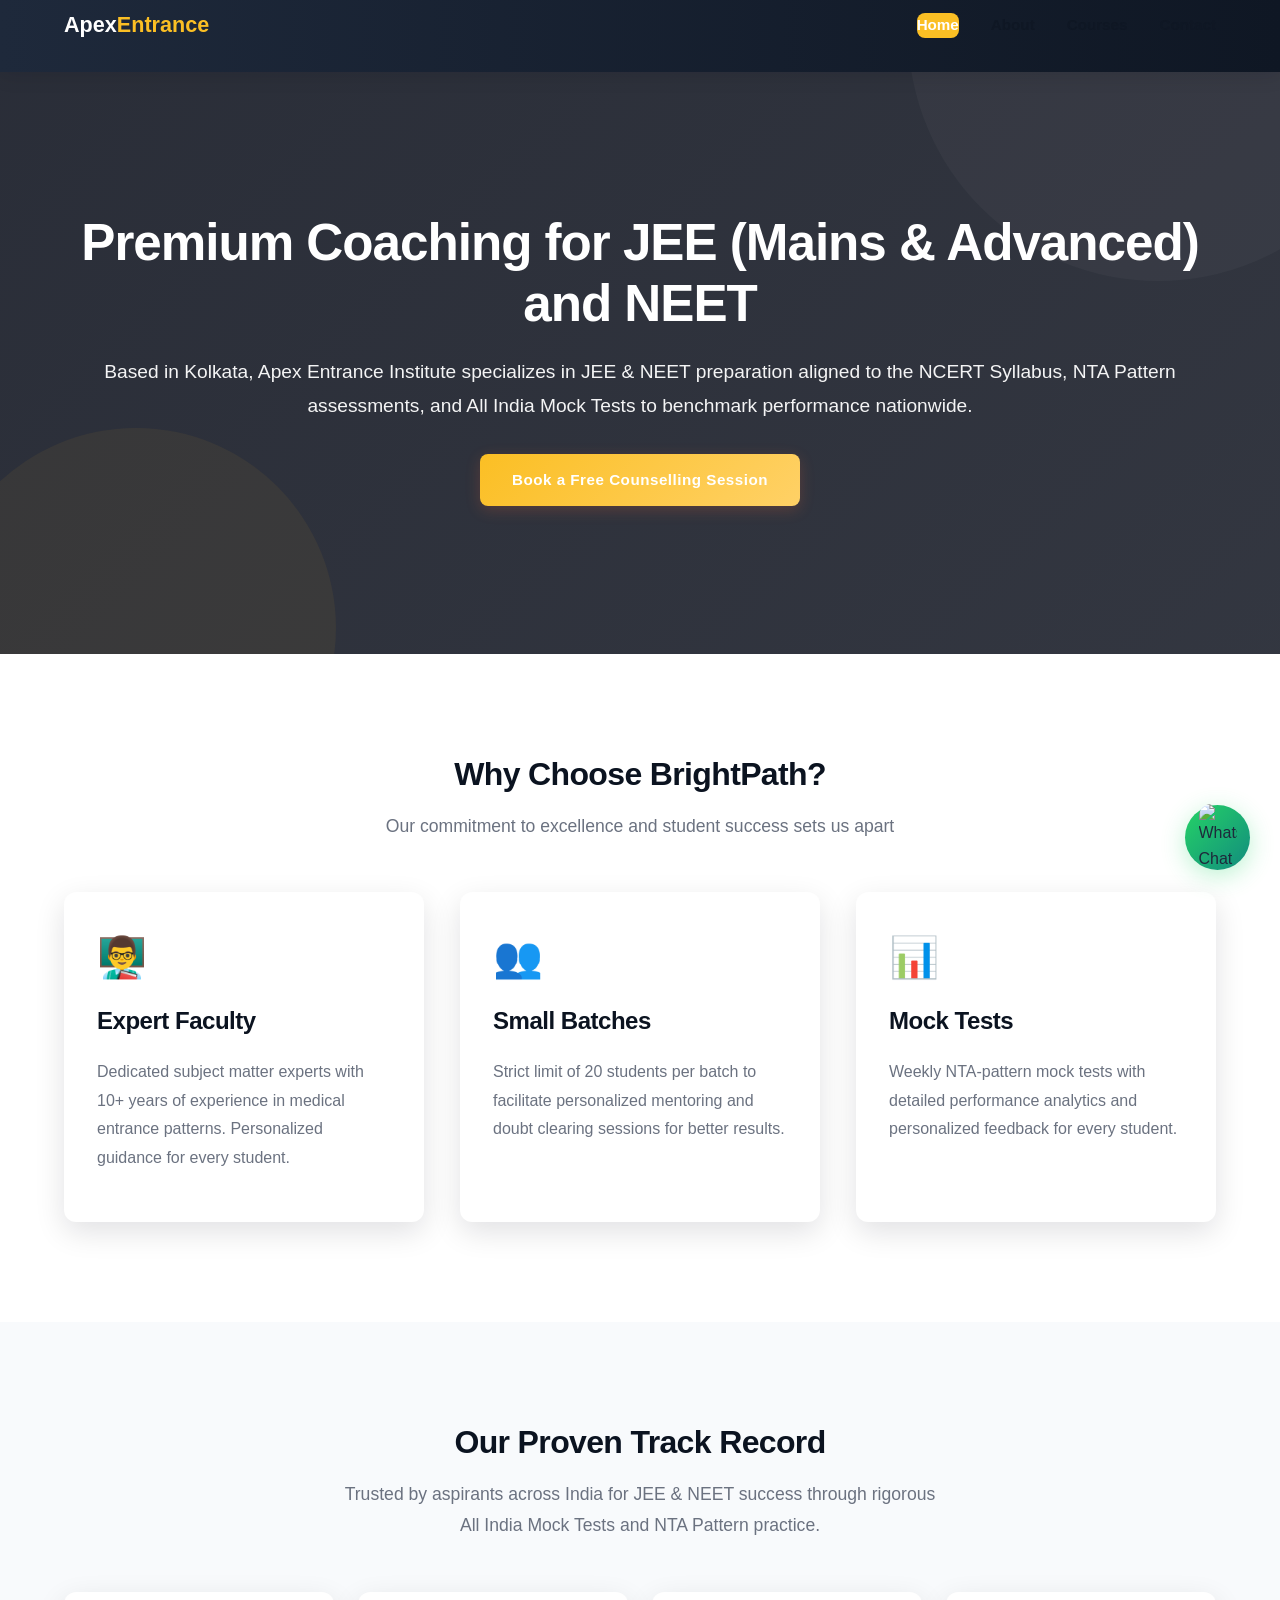
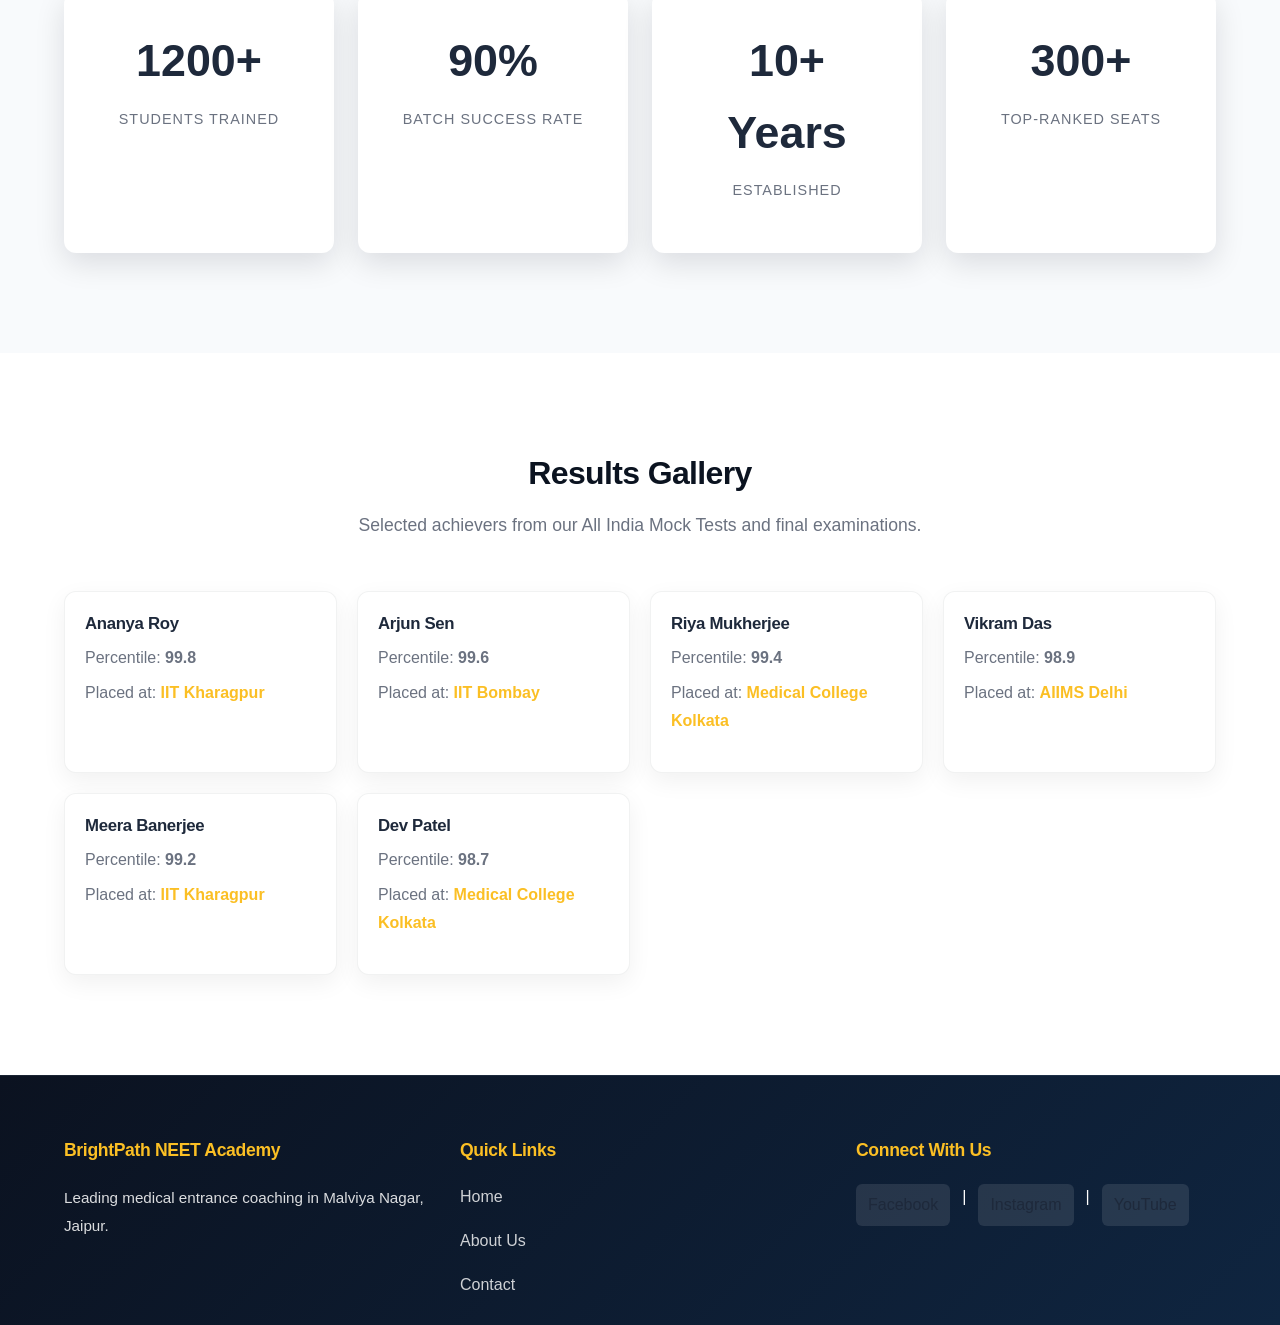
==== index.html @ f0f52d58 "revisit" ====
<!DOCTYPE html>
<html lang="en">
<head>
    <meta charset="UTF-8">
    <meta name="viewport" content="width=device-width, initial-scale=1.0">
    <title>Premium Entrance Exam Institute in Kolkata | Apex Entrance Institute</title>
    <meta name="description" content="Apex Entrance Institute, Kolkata — premium coaching for JEE (Mains & Advanced) and NEET. All India Mock Tests, NTA Pattern assessments, and NCERT Syllabus-aligned lessons to maximize scores.">
    
    <link rel="stylesheet" href="base.css">
    <link rel="stylesheet" href="layout.css">
    <link rel="stylesheet" href="components.css">

    <script type="application/ld+json">
    {
      "@context": "https://schema.org",
      "@type": "LocalBusiness",
      "name": "BrightPath NEET Academy",
      "image": "https://brightpathneet.in/images/logo.png",
      "@id": "",
      "url": "https://brightpathneet.in",
    "telephone": "+918456193640",
      "address": {
        "@type": "PostalAddress",
        "streetAddress": "Malviya Nagar",
        "addressLocality": "Jaipur",
        "addressRegion": "RJ",
        "postalCode": "302017",
        "addressCountry": "IN"
      },
      "geo": {
        "@type": "GeoCoordinates",
        "latitude": 26.8549,
        "longitude": 75.8243
      }
    }
    </script>
</head>
<body>

    <nav class="navbar">
        <div class="container header-inner">
            <a href="index.html" class="logo">Apex<span>Entrance</span></a>
            <div class="header-actions">
                <ul class="nav-links">
                    <li><a href="index.html" class="active">Home</a></li>
                    <li><a href="about.html">About</a></li>
                    <li><a href="courses.html">Courses</a></li>
                    <li><a href="contact.html">Contact</a></li>
                </ul>
                <button class="hamburger" aria-label="Toggle navigation" aria-expanded="false">
                    <span class="bar"></span>
                    <span class="bar"></span>
                    <span class="bar"></span>
                </button>
            </div>
        </div>
    </nav>

    <header class="hero">
        <div class="container">
            <div class="hero-content">
                <h1>Premium Coaching for JEE (Mains & Advanced) and NEET</h1>
                <p>Based in Kolkata, Apex Entrance Institute specializes in JEE & NEET preparation aligned to the NCERT Syllabus, NTA Pattern assessments, and All India Mock Tests to benchmark performance nationwide.</p>
                <div class="cta-group">
                    <a href="contact.html" class="btn btn-primary">Book a Free Counselling Session</a>
                </div>
            </div>
        </div>
    </header>

    <section class="usp-section">
        <div class="container">
            <div class="section-header">
                <h2>Why Choose BrightPath?</h2>
                <p>Our commitment to excellence and student success sets us apart</p>
            </div>
            <div class="grid-3">
                <div class="usp-card">
                    <div style="font-size: 2.5rem; margin-bottom: 15px;">👨‍🏫</div>
                    <h3>Expert Faculty</h3>
                    <p>Dedicated subject matter experts with 10+ years of experience in medical entrance patterns. Personalized guidance for every student.</p>
                </div>
                <div class="usp-card">
                    <div style="font-size: 2.5rem; margin-bottom: 15px;">👥</div>
                    <h3>Small Batches</h3>
                    <p>Strict limit of 20 students per batch to facilitate personalized mentoring and doubt clearing sessions for better results.</p>
                </div>
                <div class="usp-card">
                    <div style="font-size: 2.5rem; margin-bottom: 15px;">📊</div>
                    <h3>Mock Tests</h3>
                    <p>Weekly NTA-pattern mock tests with detailed performance analytics and personalized feedback for every student.</p>
                </div>
            </div>
        </div>
    </section>

    <section class="results bg-light">
        <div class="container">
            <div class="section-header">
                <h2>Our Proven Track Record</h2>
                <p>Trusted by aspirants across India for JEE & NEET success through rigorous All India Mock Tests and NTA Pattern practice.</p>
            </div>
            <div class="grid-4">
                <div class="stat">
                    <span>1200+</span>
                    <p>Students Trained</p>
                </div>
                <div class="stat">
                    <span>90%</span>
                    <p>Batch Success Rate</p>
                </div>
                <div class="stat">
                    <span>10+ Years</span>
                    <p>Established</p>
                </div>
                <div class="stat">
                    <span>300+</span>
                    <p>Top-Ranked Seats</p>
                </div>
            </div>
        </div>
    </section>

    <section class="results-gallery">
        <div class="container">
            <div class="section-header">
                <h2>Results Gallery</h2>
                <p>Selected achievers from our All India Mock Tests and final examinations.</p>
            </div>
            <div class="gallery-grid responsive-grid">
                <article class="result-card">
                    <h3>Ananya Roy</h3>
                    <p class="meta">Percentile: <strong>99.8</strong></p>
                    <p class="placement">Placed at: <strong>IIT Kharagpur</strong></p>
                </article>
                <article class="result-card">
                    <h3>Arjun Sen</h3>
                    <p class="meta">Percentile: <strong>99.6</strong></p>
                    <p class="placement">Placed at: <strong>IIT Bombay</strong></p>
                </article>
                <article class="result-card">
                    <h3>Riya Mukherjee</h3>
                    <p class="meta">Percentile: <strong>99.4</strong></p>
                    <p class="placement">Placed at: <strong>Medical College Kolkata</strong></p>
                </article>
                <article class="result-card">
                    <h3>Vikram Das</h3>
                    <p class="meta">Percentile: <strong>98.9</strong></p>
                    <p class="placement">Placed at: <strong>AIIMS Delhi</strong></p>
                </article>
                <article class="result-card">
                    <h3>Meera Banerjee</h3>
                    <p class="meta">Percentile: <strong>99.2</strong></p>
                    <p class="placement">Placed at: <strong>IIT Kharagpur</strong></p>
                </article>
                <article class="result-card">
                    <h3>Dev Patel</h3>
                    <p class="meta">Percentile: <strong>98.7</strong></p>
                    <p class="placement">Placed at: <strong>Medical College Kolkata</strong></p>
                </article>
            </div>
        </div>
    </section>

    <footer class="footer">
        <div class="container grid-3">
            <div>
                <h4>BrightPath NEET Academy</h4>
                <p>Leading medical entrance coaching in Malviya Nagar, Jaipur.</p>
            </div>
            <div>
                <h4>Quick Links</h4>
                <ul class="footer-links">
                    <li><a href="index.html">Home</a></li>
                    <li><a href="about.html">About Us</a></li>
                    <li><a href="contact.html">Contact</a></li>
                </ul>
            </div>
            <div>
                <h4>Connect With Us</h4>
                <div class="social-links">
                    <a href="#">Facebook</a> | <a href="#">Instagram</a> | <a href="#">YouTube</a>
                </div>
            </div>
        </div>
    </footer>

    <a href="https://wa.me/918456193640?text=I%20want%20to%20book%20a%20free%20NEET%20counseling%20session" class="whatsapp-btn" target="_blank">
        <img src="https://upload.wikimedia.org/wikipedia/commons/6/6b/WhatsApp.svg" alt="WhatsApp Chat">
    </a>

    <script src="script.js"></script>
</body>
</html>
---- base.css ----
/* Base */
:root {
    /* High-contrast professional palette: Dark Navy & Gold */
    --primary: #1e293b; /* Dark Navy */
    --primary-light: #263247;
    --primary-dark: #0f1724;
    --accent: #fbbf24;  /* Gold */
    --accent-light: #ffd166;
    --success: #10b981;
    --danger: #ef4444;
    --warning: #f59e0b;
    --dark: #0b1320;
    --light: #f8fafc;
    --light-2: #eef2f7;
    --white: #ffffff;
    --text: #0f1724;
    --text-light: #6b7280;
    --border: rgba(255,255,255,0.06);
    --shadow: 0 10px 30px rgba(2,6,23,0.12);
    --shadow-lg: 0 20px 50px rgba(2,6,23,0.18);
    --transition: all 0.35s cubic-bezier(0.4, 0, 0.2, 1);
    --nav-height: 72px;
}

* { margin: 0; padding: 0; box-sizing: border-box; }

html { scroll-behavior: smooth; }

body {
    font-family: -apple-system, BlinkMacSystemFont, 'Segoe UI', 'Roboto', 'Oxygen', 'Ubuntu', 'Cantarell', sans-serif;
    line-height: 1.6;
    color: var(--text);
    background-color: var(--white);
    font-size: 16px;
}

/* Reserve space for fixed header */
body { padding-top: var(--nav-height); }

h1, h2, h3, h4, h5, h6 { color: var(--dark); margin-bottom: 1.25rem; font-weight: 700; letter-spacing: -0.02em; }
h1 { font-size: 2.75rem; line-height: 1.2; }
h2 { font-size: 2rem; line-height: 1.3; }
h3 { font-size: 1.5rem; line-height: 1.4; }
h4 { font-size: 1.25rem; }
p { margin-bottom: 1rem; line-height: 1.8; color: var(--text-light); }
a { text-decoration: none; color: var(--primary); transition: var(--transition); }
a:hover { color: var(--primary-light); }
ul, ol { list-style: none; }
img { max-width: 100%; display: block; border-radius: 12px; }
---- layout.css ----
.container { max-width: 1200px; margin: 0 auto; padding: 0 16px; }

/* Mobile-first grid defaults: single column; expanded in larger viewports */
.grid-2, .grid-3, .grid-4 { display: grid; grid-template-columns: 1fr; gap: 24px; }

/* Layout */
section { padding: 80px 0; }
.section-header { text-align: center; margin-bottom: 50px; }
.section-header h2 { margin-bottom: 15px; }
.section-header p { font-size: 1.1rem; color: var(--text-light); max-width: 600px; margin: 0 auto; }
.text-center { text-align: center; }

.navbar {
    background: linear-gradient(90deg, var(--primary), var(--primary-dark));
    box-shadow: 0 2px 20px rgba(2,6,23,0.12);
    padding: 8px 0;
    position: fixed;
    top: 0;
    left: 0;
    right: 0;
    height: var(--nav-height);
    z-index: 1000;
    transition: var(--transition);
}
.navbar:hover { box-shadow: 0 6px 30px rgba(2,6,23,0.18); }
.header-inner { display: flex; justify-content: space-between; align-items: center; position: relative; }
.logo { font-size: 1.35rem; font-weight: 900; color: var(--white); }
.logo span { color: var(--accent); }
.nav-links { display: flex; gap: 30px; align-items: center; z-index: 1002; }
.nav-links a { color: var(--text); font-weight: 600; font-size: 0.95rem; transition: var(--transition); position: relative; }
.nav-links a::after { content: ''; position: absolute; bottom: -4px; left: 0; width: 0; height: 2px; background: var(--accent); transition: var(--transition); border-radius: 1px; }
.nav-links a:hover::after, .nav-links a.active::after { width: 100%; }
.nav-links a:hover { color: var(--primary); }

/* Mobile hamburger button and mobile menu (default mobile-first) */
.hamburger {
    display: flex;
    width: 48px;
    height: 48px;
    background: linear-gradient(135deg, rgba(10,102,194,0.08), rgba(30,122,217,0.08));
    border: 1.5px solid var(--border);
    border-radius: 12px;
    padding: 8px;
    align-items: center;
    justify-content: center;
    cursor: pointer;
    transition: var(--transition);
}
.hamburger:hover { background: linear-gradient(135deg, rgba(10,102,194,0.12), rgba(30,122,217,0.12)); box-shadow: var(--shadow); transform: translateY(-2px); }
.hamburger:focus { outline: none; box-shadow: 0 0 0 4px rgba(10,102,194,0.2); }
.hamburger .bar {
    display: block;
    width: 22px;
    height: 2.4px;
    background: var(--dark);
    margin: 5px 0;
    border-radius: 2px;
    transition: var(--transition);
}
.hamburger.is-active {
    background: var(--accent);
    border-color: var(--accent);
}
.hamburger.is-active .bar { background: var(--white); }
.hamburger.is-active .bar:nth-child(1) { transform: translateY(7px) rotate(45deg); }
.hamburger.is-active .bar:nth-child(2) { opacity: 0; transform: scaleX(0); }
.hamburger.is-active .bar:nth-child(3) { transform: translateY(-7px) rotate(-45deg); }

/* Hero */
.hero {
    background: linear-gradient(135deg, rgba(30,34,45,0.95) 0%, rgba(30,34,45,0.90) 100%), url('https://images.unsplash.com/photo-1523050335392-93851179ae22?auto=format&fit=crop&q=80&w=1400');
    background-size: cover;
    background-position: center;
    background-attachment: fixed;
    color: var(--white);
    padding: 120px 0;
    text-align: center;
    position: relative;
    overflow: hidden;
}
.hero::before { content: ''; position: absolute; top: -50%; right: -10%; width: 500px; height: 500px; background: rgba(255,255,255,0.03); border-radius: 50%; z-index: 0; }
.hero::after { content: ''; position: absolute; bottom: -30%; left: -5%; width: 400px; height: 400px; background: rgba(251,191,36,0.06); border-radius: 50%; z-index: 0; }
.hero-content { position: relative; z-index: 1; animation: fadeInUp 0.8s ease-out; }
.hero h1 { color: var(--white); font-size: 3rem; margin-bottom: 20px; }
.hero p { font-size: 1.2rem; margin-bottom: 30px; color: rgba(255,255,255,0.95); }

@keyframes fadeInUp { from { opacity: 0; transform: translateY(30px); } to { opacity: 1; transform: translateY(0); } }

.footer { background: linear-gradient(135deg, #0b1220 0%, #0f2540 100%); color: #ffffff; padding: 60px 0 20px; border-top: 1px solid rgba(255,255,255,0.06); }
.footer h4 { color: var(--accent); margin-bottom: 20px; font-size: 1.1rem; }
.footer p { color: rgba(255,255,255,0.85); font-size: 0.95rem; }
.footer-links { display: flex; flex-direction: column; gap: 10px; }
.footer-links a { color: rgba(255,255,255,0.8); transition: var(--transition); }
.footer-links a:hover { color: var(--accent); transform: translateX(5px); }
.footer-links li { margin-bottom: 8px; }
.social-links { display: flex; gap: 12px; }
.social-links a { padding: 8px 12px; background: rgba(255,255,255,0.1); border-radius: 6px; transition: var(--transition); }
.social-links a:hover { background: var(--accent); }

/* Mobile defaults for nav: hidden links, expanded via `.open` */
.btn-nav { display: none; }
.nav-links {
    display: block;
    position: absolute;
    top: 100%;
    left: 0;
    width: 100%;
    background: linear-gradient(135deg, rgba(26,77,140,0.98), rgba(10,102,194,0.95));
    padding: 20px 16px;
    box-shadow: 0 15px 40px rgba(10,25,50,0.25);
    border-bottom: 2px solid var(--accent);
    max-height: 0;
    overflow: hidden;
    opacity: 0;
    transition: max-height .4s cubic-bezier(.2,.9,.2,1), opacity .3s ease;
    z-index: 1001;
}
.nav-links.open { max-height: 500px; opacity: 1; }
.nav-links li { margin: 8px 0; list-style: none; }
.nav-links a { display: block; padding: 14px 18px; color: #fff; border-radius: 8px; text-decoration: none; font-weight: 700; transition: var(--transition); position: relative; }
.nav-links a:hover { background: rgba(255,255,255,0.15); transform: translateX(5px); }
.nav-links a.active { background: var(--accent); color: var(--white); }
.nav-links a::after { display: none; }

/* Desktop and larger screens */
@media (min-width: 769px) {
    .container { padding: 0 24px; }
    .grid-2 { grid-template-columns: repeat(2, 1fr); gap: 48px; }
    .grid-3 { grid-template-columns: repeat(3, 1fr); gap: 36px; }
    .grid-4 { grid-template-columns: repeat(4, 1fr); gap: 24px; }
    section { padding: 100px 0; }

    .hamburger { display: none; }
    .btn-nav { display: inline-block; }
    .nav-links {
        display: flex;
        position: static;
        width: auto;
        background: transparent;
        padding: 0;
        box-shadow: none;
        max-height: none;
        opacity: 1;
        overflow: visible;
        gap: 32px;
        border-bottom: none;
    }
    .nav-links li { margin: 0; }
    .nav-links a { color: inherit; padding: 0; background: transparent; font-weight: 600; display: inline-block; }
    .nav-links a:hover { background: transparent; transform: none; }
    .hero h1 { font-size: 3.2rem; }
    .hero { padding: 140px 0; }
}
.header-actions { display: flex; align-items: center; gap: 18px; }
---- components.css ----
/* Components */
/* Buttons */
.btn {
    display: inline-block;
    padding: 14px 32px;
    border-radius: 8px;
    font-weight: 700;
    transition: var(--transition);
    border: none;
    cursor: pointer;
    font-size: 0.95rem;
    letter-spacing: 0.5px;
    position: relative;
    overflow: hidden;
}
.btn::before { content: ''; position: absolute; top: 0; left: -100%; width: 100%; height: 100%; background: rgba(255,255,255,0.1); transition: var(--transition); z-index: 0; }
.btn:hover::before { left: 100%; }
.btn > * { position: relative; z-index: 1; }
.btn-primary { background: linear-gradient(135deg, var(--accent), var(--accent-light)); color: var(--white); box-shadow: 0 4px 15px rgba(255,107,53,0.2); }
.btn-primary:hover { transform: translateY(-2px); box-shadow: 0 6px 25px rgba(255,107,53,0.35); }
.btn-nav { background: var(--primary); color: var(--white); font-size: 0.85rem; }
.btn-full { width: 100%; background: linear-gradient(135deg, var(--success), #059669); color: var(--white); font-size: 1rem; box-shadow: 0 4px 15px rgba(16,185,129,0.2); padding: 16px 32px; }
.btn-full:hover { transform: translateY(-2px); box-shadow: 0 6px 25px rgba(16,185,129,0.35); }
.btn:active { transform: scale(0.98); }

/* Cards */
.usp-card, .stat, .contact-card, .form-card, .subject-card {
    padding: 32px;
    background: var(--white);
    border-radius: 12px;
    box-shadow: var(--shadow);
    border: 1px solid var(--border);
    transition: var(--transition);
}
.usp-card:hover, .subject-card:hover { transform: translateY(-8px); box-shadow: var(--shadow-lg); border-color: var(--primary); }
.stat { text-align: center; }
.stat span { display: block; font-size: 2.8rem; font-weight: 900; color: var(--primary); margin-bottom: 10px; }
.stat p { font-size: 0.9rem; text-transform: uppercase; letter-spacing: 1px; }

/* Gallery */
.gallery-grid { display: grid; grid-template-columns: 1fr 1fr; gap: 20px; }
.gallery-img { height: 200px; width: 100%; object-fit: cover; transition: var(--transition); }
.gallery-img:hover { transform: scale(1.05); }

/* Results Gallery Cards */
.results-gallery .gallery-grid, .results-gallery .responsive-grid {
    display: grid;
    grid-template-columns: repeat(auto-fit, minmax(220px, 1fr));
    gap: 20px;
}
.result-card {
    padding: 20px;
    background: var(--white);
    border-radius: 12px;
    border: 1px solid rgba(30,34,45,0.06);
    box-shadow: 0 8px 24px rgba(2,6,23,0.06);
    transition: var(--transition);
}
.result-card h3 { margin-bottom: 8px; color: var(--primary); font-size: 1.05rem; }
.result-card .meta { color: var(--text-light); margin-bottom: 6px; }
.result-card .placement strong { color: var(--accent); }
.result-card:hover { transform: translateY(-6px); box-shadow: var(--shadow-lg); }

/* Make hamburger appear at far right on mobile (header-actions wrapper) */
.header-actions { display: flex; align-items: center; gap: 14px; }
.header-actions .nav-links { order: 1; }
.header-actions .hamburger { order: 2; margin-left: 8px; }

/* Form Styling */
.form-group { margin-bottom: 22px; }
.form-group label { display: block; margin-bottom: 8px; font-weight: 700; color: var(--dark); font-size: 0.95rem; }
.form-group input, .form-group select, .form-group textarea {
    width: 100%;
    padding: 14px 16px;
    border: 2px solid var(--border);
    border-radius: 8px;
    font-size: 0.95rem;
    transition: var(--transition);
    font-family: inherit;
    background: var(--white);
}
.form-group input:focus, .form-group select:focus, .form-group textarea:focus {
    outline: none;
    border-color: var(--primary);
    box-shadow: 0 0 0 4px rgba(10,102,194,0.1);
    background: linear-gradient(var(--white), var(--white));
}
.form-group input::placeholder { color: var(--text-light); }
.form-group input.error, .form-group select.error { border-color: var(--danger); box-shadow: 0 0 0 4px rgba(239,68,68,0.1); }
.form-group .error-message { color: var(--danger); font-size: 0.85rem; margin-top: 6px; display: flex; align-items: center; gap: 4px; }
.form-group .success-message { color: var(--success); font-size: 0.85rem; margin-top: 6px; }

/* Contact Page Layout */
.contact-page { background: linear-gradient(135deg, rgba(248,250,252,0.5), rgba(236,240,241,0.5)); }
.contact-card, .form-card { padding: 40px; }
.contact-card h2, .form-card h2 { margin-bottom: 24px; font-size: 1.8rem; }

.contact-info { margin-bottom: 24px; display: flex; align-items: flex-start; gap: 15px; }
.contact-info strong { color: var(--primary); min-width: 120px; font-weight: 700; }
.contact-info p { margin: 0; color: var(--text-light); }

/* Map Container */
.map-container {
    margin-top: 30px;
    border-radius: 12px;
    overflow: hidden;
    box-shadow: 0 4px 20px rgba(0,0,0,0.1);
    transition: var(--transition);
}
.map-container:hover { box-shadow: 0 8px 30px rgba(0,0,0,0.15); }
.map-container iframe { display: block; width: 100%; height: 350px; border: none; }

/* Sticky WhatsApp */
.whatsapp-btn {
    position: fixed;
    bottom: 30px;
    right: 30px;
    width: 65px;
    height: 65px;
    background: linear-gradient(135deg, #25d366, #128c7e);
    border-radius: 50%;
    display: flex;
    align-items: center;
    justify-content: center;
    box-shadow: 0 6px 25px rgba(37,211,102,0.3);
    z-index: 999;
    transition: var(--transition);
    text-decoration: none;
}
.whatsapp-btn:hover { transform: scale(1.1) translateY(-5px); box-shadow: 0 10px 35px rgba(37,211,102,0.4); }
.whatsapp-btn img { width: 38px; }

/* Table Styles */
.table-wrapper {
    overflow-x: auto;
    margin-top: 30px;
    background: var(--white);
    border-radius: 12px;
    box-shadow: var(--shadow);
    border: 1px solid var(--border);
}

.schedule-table {
    width: 100%;
    border-collapse: separate;
    border-spacing: 0;
    min-width: 600px;
}

.schedule-table th, .schedule-table td {
    padding: 18px 20px;
    text-align: left;
    border-bottom: 1px solid var(--border);
    font-weight: 500;
}

.schedule-table th {
    background: linear-gradient(135deg, var(--primary), var(--primary-light));
    color: var(--white);
    font-weight: 700;
    font-size: 0.9rem;
    text-transform: uppercase;
    letter-spacing: 0.5px;
}

.schedule-table tbody tr { transition: var(--transition); }
.schedule-table tbody tr:hover { background-color: linear-gradient(135deg, rgba(248,250,252,1), rgba(236,240,241,0.5)); }

.schedule-table td strong { color: var(--primary); font-weight: 700; }

/* Subject Cards */
.subject-card {
    background: var(--white);
    padding: 36px 28px;
    border-radius: 12px;
    text-align: center;
    border: 2px solid var(--border);
    transition: var(--transition);
    cursor: pointer;
}

.subject-card:hover {
    border-color: var(--primary);
    transform: translateY(-8px);
    box-shadow: var(--shadow-lg);
}

.subject-card .icon {
    font-size: 3rem;
    margin-bottom: 20px;
    display: inline-block;
    transition: var(--transition);
}

.subject-card:hover .icon { transform: scale(1.15) rotate(5deg); }

.subject-card h3 { margin-bottom: 18px; color: var(--dark); font-size: 1.3rem; }

.subject-card ul {
    text-align: left;
    margin-top: 18px;
    list-style: none;
}

.subject-card ul li {
    font-size: 0.9rem;
    margin-bottom: 12px;
    position: relative;
    padding-left: 24px;
    color: var(--text-light);
    transition: var(--transition);
}

.subject-card:hover ul li { color: var(--text); }

.subject-card ul li::before {
    content: "★";
    position: absolute;
    left: 0;
    color: var(--accent);
    font-size: 1.1rem;
}

/* Header for sub-pages */
.page-header {
    background: linear-gradient(135deg, var(--primary), var(--primary-light));
    color: var(--white);
    padding: 100px 0;
    text-align: center;
    position: relative;
    overflow: hidden;
}

.page-header::before { content: ''; position: absolute; top: -50%; right: -10%; width: 500px; height: 500px; background: rgba(255,255,255,0.05); border-radius: 50%; z-index: 0; }
.page-header::after { content: ''; position: absolute; bottom: -30%; left: -5%; width: 400px; height: 400px; background: rgba(255,107,53,0.08); border-radius: 50%; z-index: 0; }
.page-header h1 { color: var(--white); position: relative; z-index: 1; font-size: 2.5rem; }
.page-header p { color: rgba(255,255,255,0.95); position: relative; z-index: 1; }

.bg-light { background-color: var(--light); }
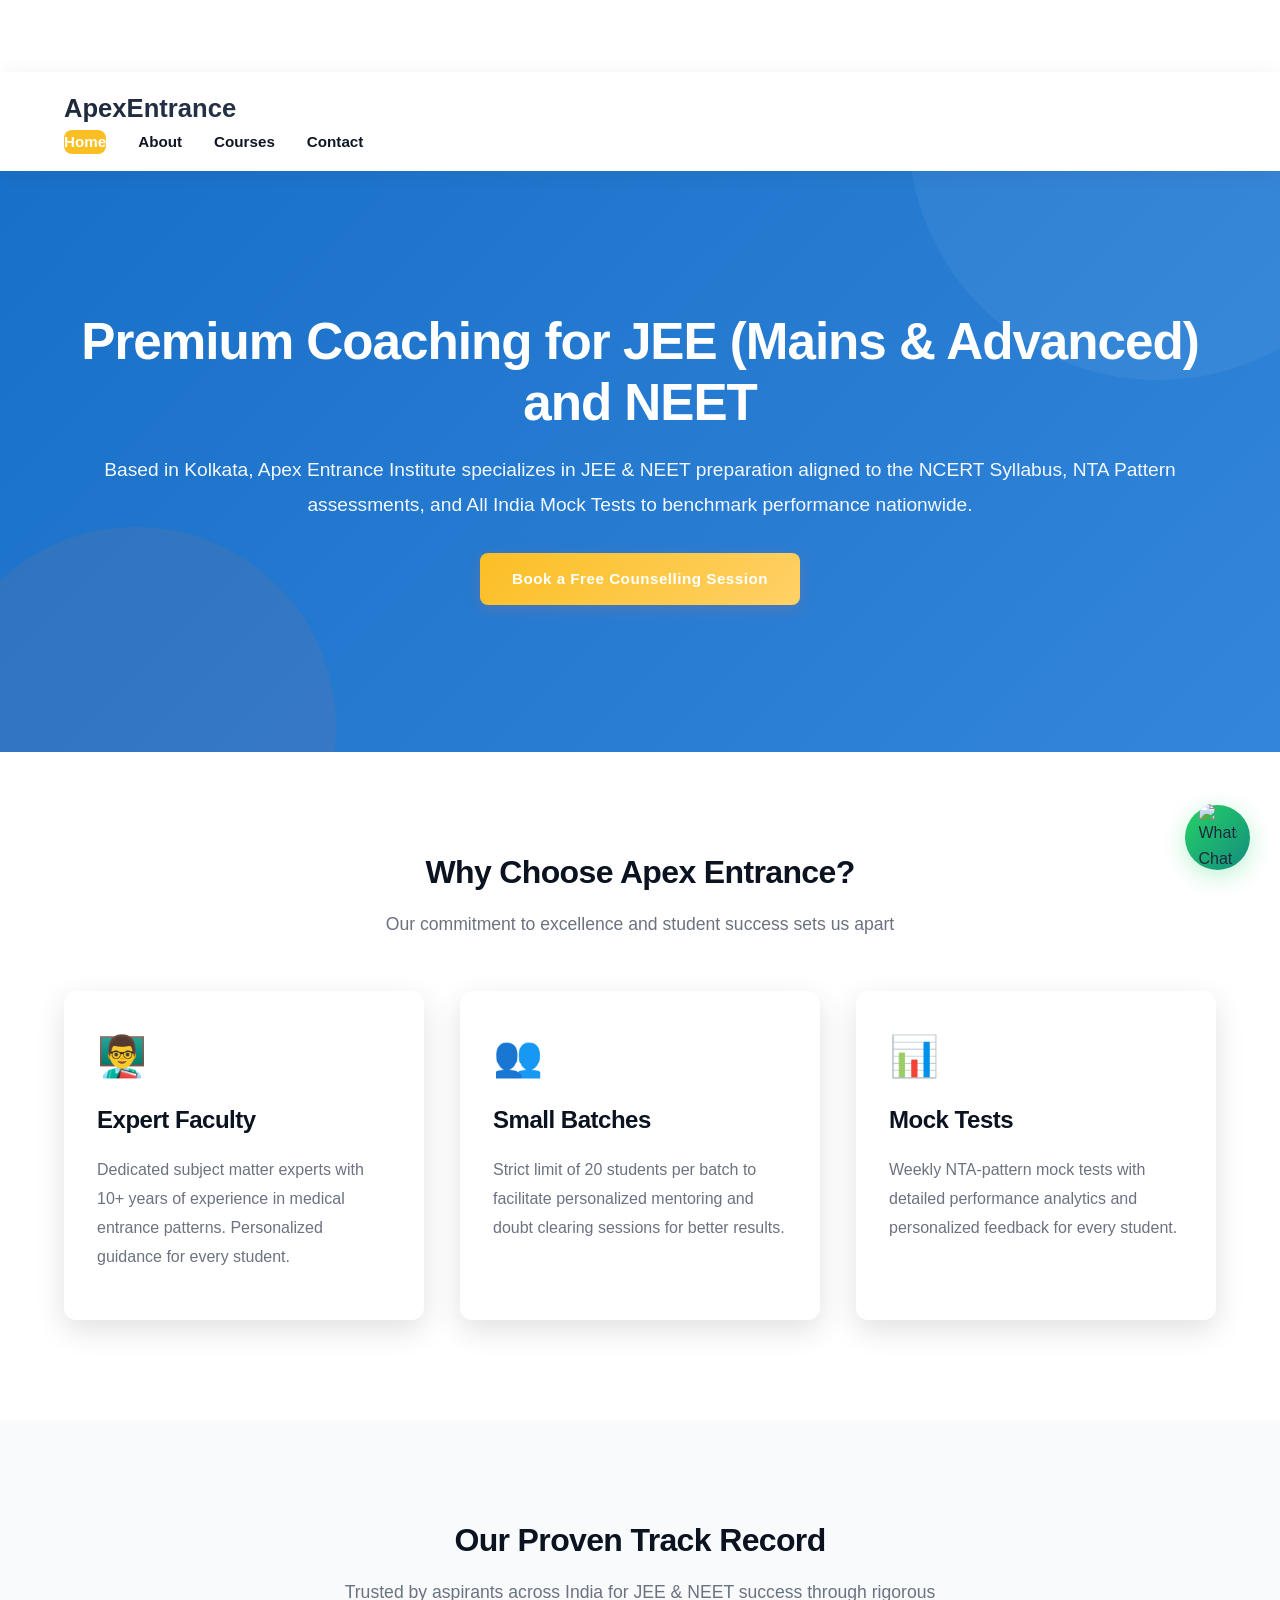
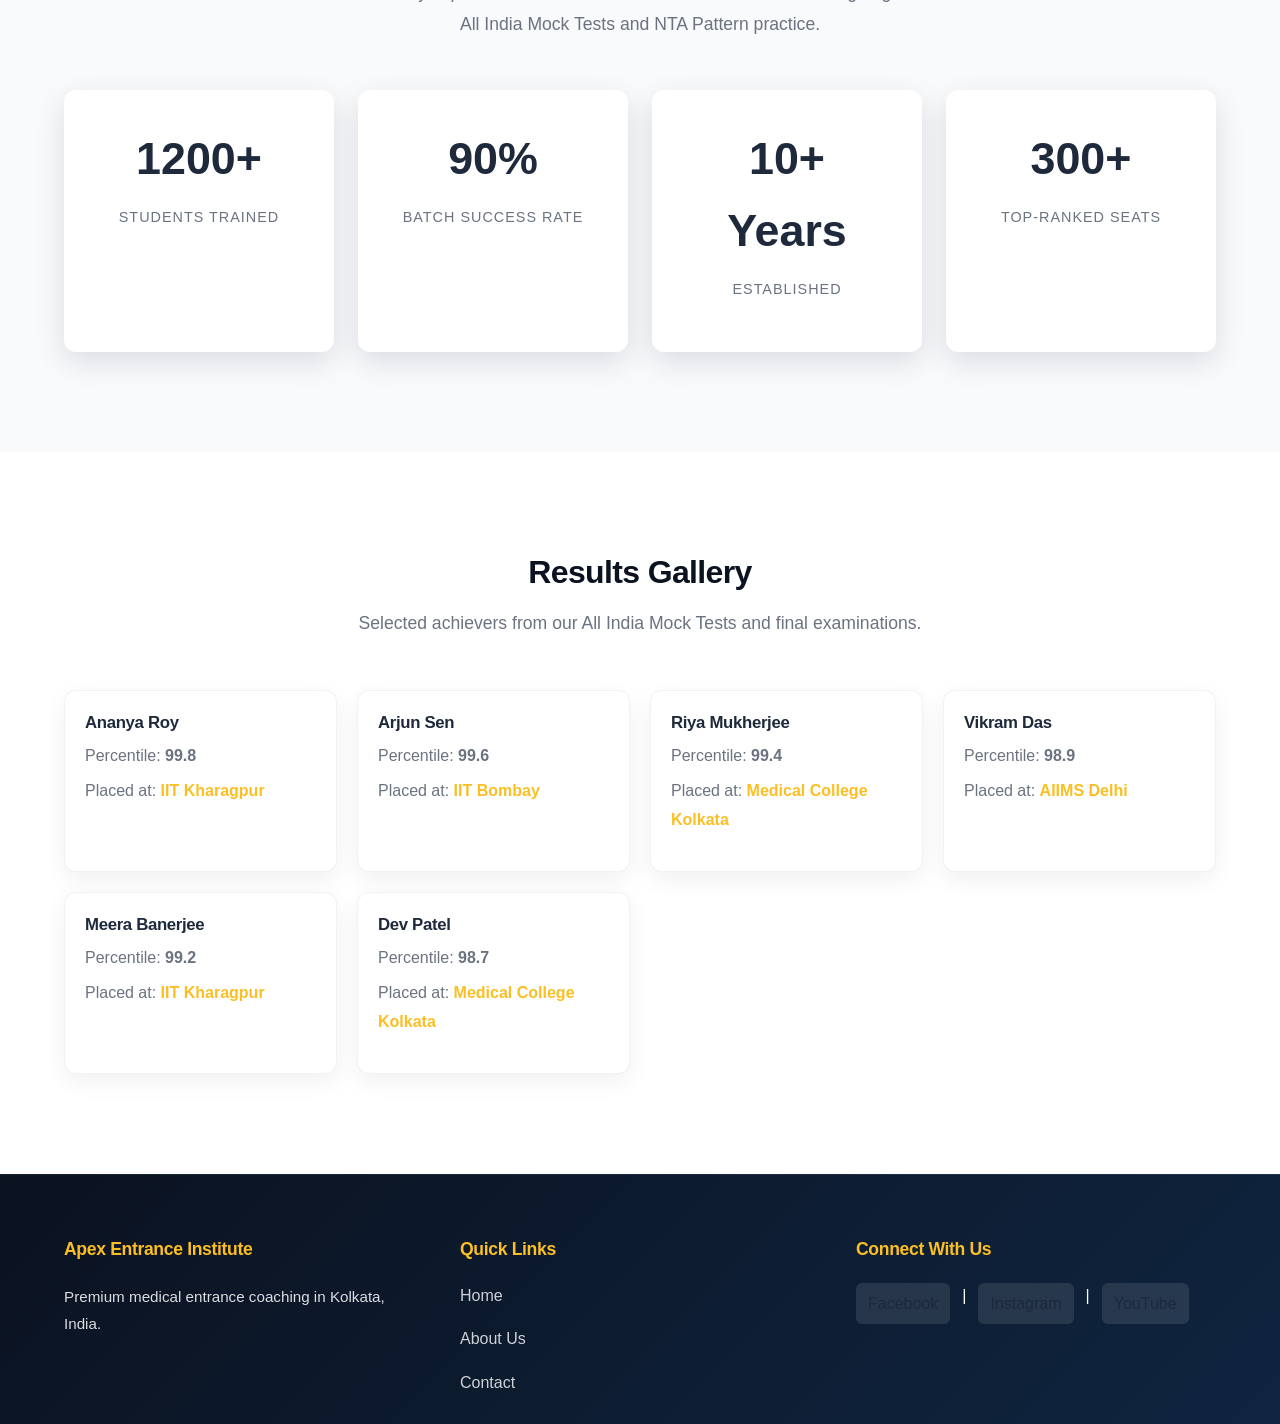
==== commit 3ccc03aa: "content fixes" ====
--- a/index.html
+++ b/index.html
@@ -71,7 +71,7 @@
     <section class="usp-section">
         <div class="container">
             <div class="section-header">
-                <h2>Why Choose BrightPath?</h2>
+                <h2>Why Choose Apex Entrance?</h2>
                 <p>Our commitment to excellence and student success sets us apart</p>
             </div>
             <div class="grid-3">
@@ -165,8 +165,8 @@
     <footer class="footer">
         <div class="container grid-3">
             <div>
-                <h4>BrightPath NEET Academy</h4>
-                <p>Leading medical entrance coaching in Malviya Nagar, Jaipur.</p>
+                <h4>Apex Entrance Institute</h4>
+                <p>Premium medical entrance coaching in Kolkata, India.</p>
             </div>
             <div>
                 <h4>Quick Links</h4>
--- a/layout.css
+++ b/layout.css
@@ -10,21 +10,19 @@
 .section-header p { font-size: 1.1rem; color: var(--text-light); max-width: 600px; margin: 0 auto; }
 .text-center { text-align: center; }
 
+/* Navbar */
 .navbar {
-    background: linear-gradient(90deg, var(--primary), var(--primary-dark));
-    box-shadow: 0 2px 20px rgba(2,6,23,0.12);
-    padding: 8px 0;
-    position: fixed;
+    background: var(--white);
+    box-shadow: 0 2px 20px rgba(0,0,0,0.06);
+    padding: 16px 0;
+    position: sticky;
     top: 0;
-    left: 0;
-    right: 0;
-    height: var(--nav-height);
     z-index: 1000;
     transition: var(--transition);
 }
-.navbar:hover { box-shadow: 0 6px 30px rgba(2,6,23,0.18); }
-.header-inner { display: flex; justify-content: space-between; align-items: center; position: relative; }
-.logo { font-size: 1.35rem; font-weight: 900; color: var(--white); }
+.navbar:hover { box-shadow: 0 4px 30px rgba(0,0,0,0.1); }
+.nav-container { display: flex; justify-content: space-between; align-items: center; position: relative; }
+.logo { font-size: 1.6rem; font-weight: 900; background: linear-gradient(135deg, var(--primary), var(--primary-light)); -webkit-background-clip: text; -webkit-text-fill-color: transparent; background-clip: text; }
 .logo span { color: var(--accent); }
 .nav-links { display: flex; gap: 30px; align-items: center; z-index: 1002; }
 .nav-links a { color: var(--text); font-weight: 600; font-size: 0.95rem; transition: var(--transition); position: relative; }
@@ -68,7 +66,7 @@
 
 /* Hero */
 .hero {
-    background: linear-gradient(135deg, rgba(30,34,45,0.95) 0%, rgba(30,34,45,0.90) 100%), url('https://images.unsplash.com/photo-1523050335392-93851179ae22?auto=format&fit=crop&q=80&w=1400');
+    background: linear-gradient(135deg, rgba(10, 102, 194, 0.95) 0%, rgba(30, 122, 217, 0.90) 100%), url('https://images.unsplash.com/photo-1523050335392-93851179ae22?auto=format&fit=crop&q=80&w=1400');
     background-size: cover;
     background-position: center;
     background-attachment: fixed;
@@ -78,8 +76,8 @@
     position: relative;
     overflow: hidden;
 }
-.hero::before { content: ''; position: absolute; top: -50%; right: -10%; width: 500px; height: 500px; background: rgba(255,255,255,0.03); border-radius: 50%; z-index: 0; }
-.hero::after { content: ''; position: absolute; bottom: -30%; left: -5%; width: 400px; height: 400px; background: rgba(251,191,36,0.06); border-radius: 50%; z-index: 0; }
+.hero::before { content: ''; position: absolute; top: -50%; right: -10%; width: 500px; height: 500px; background: rgba(255,255,255,0.05); border-radius: 50%; z-index: 0; }
+.hero::after { content: ''; position: absolute; bottom: -30%; left: -5%; width: 400px; height: 400px; background: rgba(255,107,53,0.08); border-radius: 50%; z-index: 0; }
 .hero-content { position: relative; z-index: 1; animation: fadeInUp 0.8s ease-out; }
 .hero h1 { color: var(--white); font-size: 3rem; margin-bottom: 20px; }
 .hero p { font-size: 1.2rem; margin-bottom: 30px; color: rgba(255,255,255,0.95); }
@@ -146,7 +144,7 @@
         border-bottom: none;
     }
     .nav-links li { margin: 0; }
-    .nav-links a { color: inherit; padding: 0; background: transparent; font-weight: 600; display: inline-block; }
+    .nav-links a { color: var(--text); padding: 0; background: transparent; font-weight: 600; display: inline-block; }
     .nav-links a:hover { background: transparent; transform: none; }
     .hero h1 { font-size: 3.2rem; }
     .hero { padding: 140px 0; }
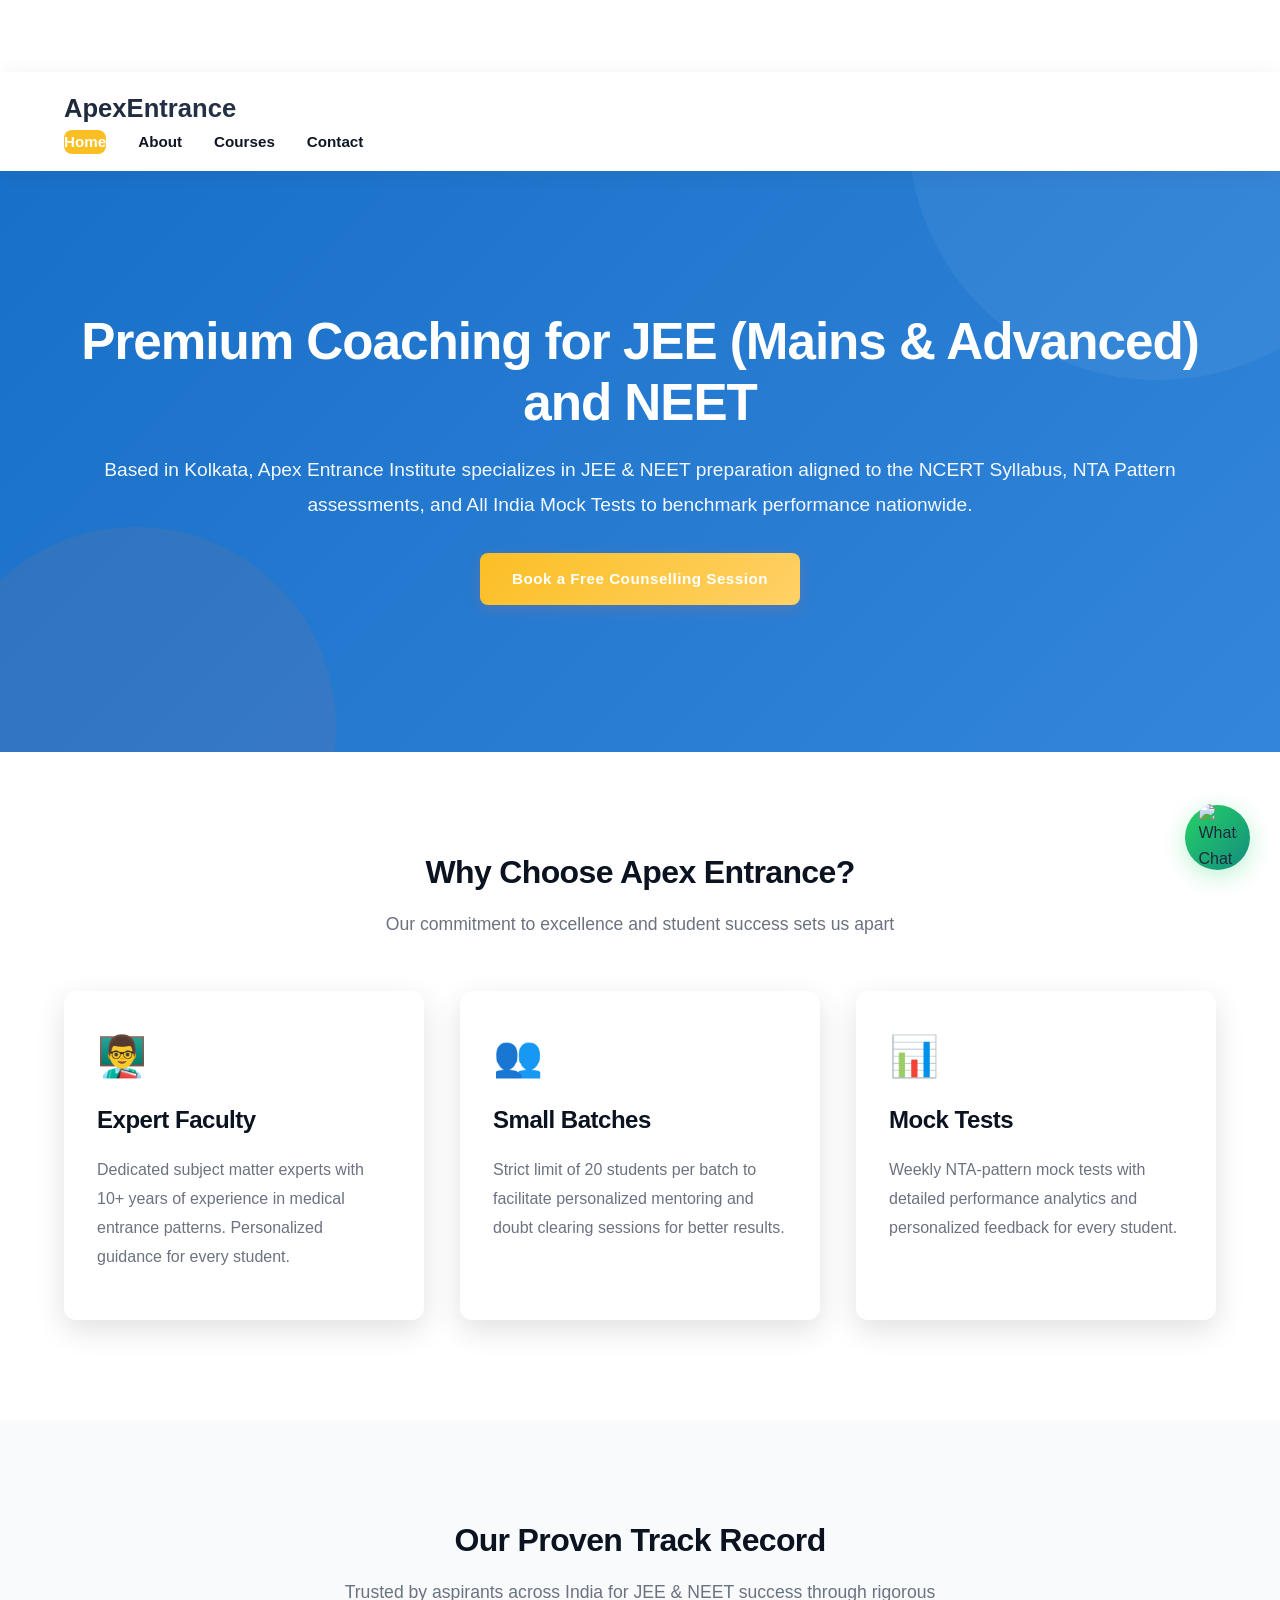
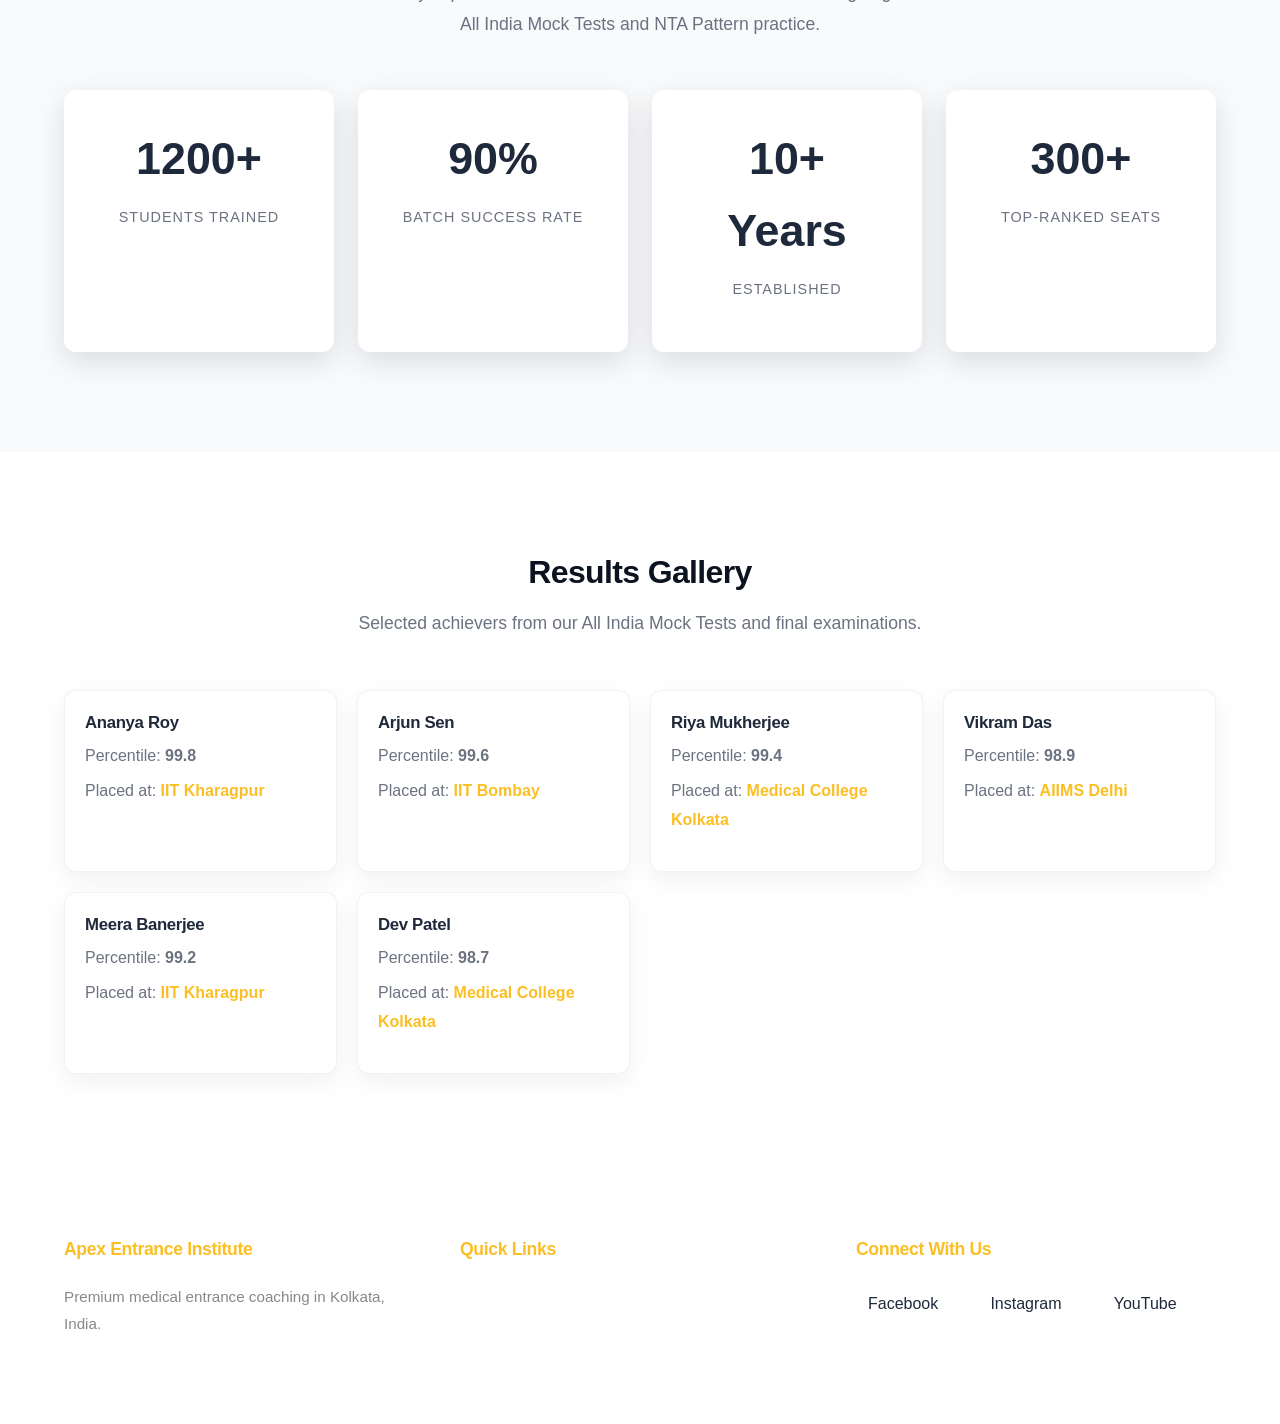
==== commit 7c6bbb13: "Update WhatsApp contact number and message formatting in HTML and JavaScript files" ====
--- a/index.html
+++ b/index.html
@@ -18,7 +18,7 @@
       "image": "https://brightpathneet.in/images/logo.png",
       "@id": "",
       "url": "https://brightpathneet.in",
-    "telephone": "+918456193640",
+      "telephone": "+919831756788",
       "address": {
         "@type": "PostalAddress",
         "streetAddress": "Malviya Nagar",
@@ -185,7 +185,7 @@
         </div>
     </footer>
 
-    <a href="https://wa.me/918456193640?text=I%20want%20to%20book%20a%20free%20NEET%20counseling%20session" class="whatsapp-btn" target="_blank">
+    <a href="https://wa.me/919876543210?text=I%20want%20to%20book%20a%20free%20NEET%20counseling%20session" class="whatsapp-btn" target="_blank">
         <img src="https://upload.wikimedia.org/wikipedia/commons/6/6b/WhatsApp.svg" alt="WhatsApp Chat">
     </a>
 
--- a/layout.css
+++ b/layout.css
@@ -84,9 +84,10 @@
 
 @keyframes fadeInUp { from { opacity: 0; transform: translateY(30px); } to { opacity: 1; transform: translateY(0); } }
 
-.footer { background: linear-gradient(135deg, #0b1220 0%, #0f2540 100%); color: #ffffff; padding: 60px 0 20px; border-top: 1px solid rgba(255,255,255,0.06); }
+/* Footer */
+.footer { background: linear-gradient(135deg, var(--dark) var(--dark)); color: var(--white); padding: 60px 0 20px; border-top: 1px solid rgba(255,255,255,0.1); }
 .footer h4 { color: var(--accent); margin-bottom: 20px; font-size: 1.1rem; }
-.footer p { color: rgba(255,255,255,0.85); font-size: 0.95rem; }
+.footer p { color: rgba(87, 84, 84, 0.7); font-size: 0.95rem; }
 .footer-links { display: flex; flex-direction: column; gap: 10px; }
 .footer-links a { color: rgba(255,255,255,0.8); transition: var(--transition); }
 .footer-links a:hover { color: var(--accent); transform: translateX(5px); }
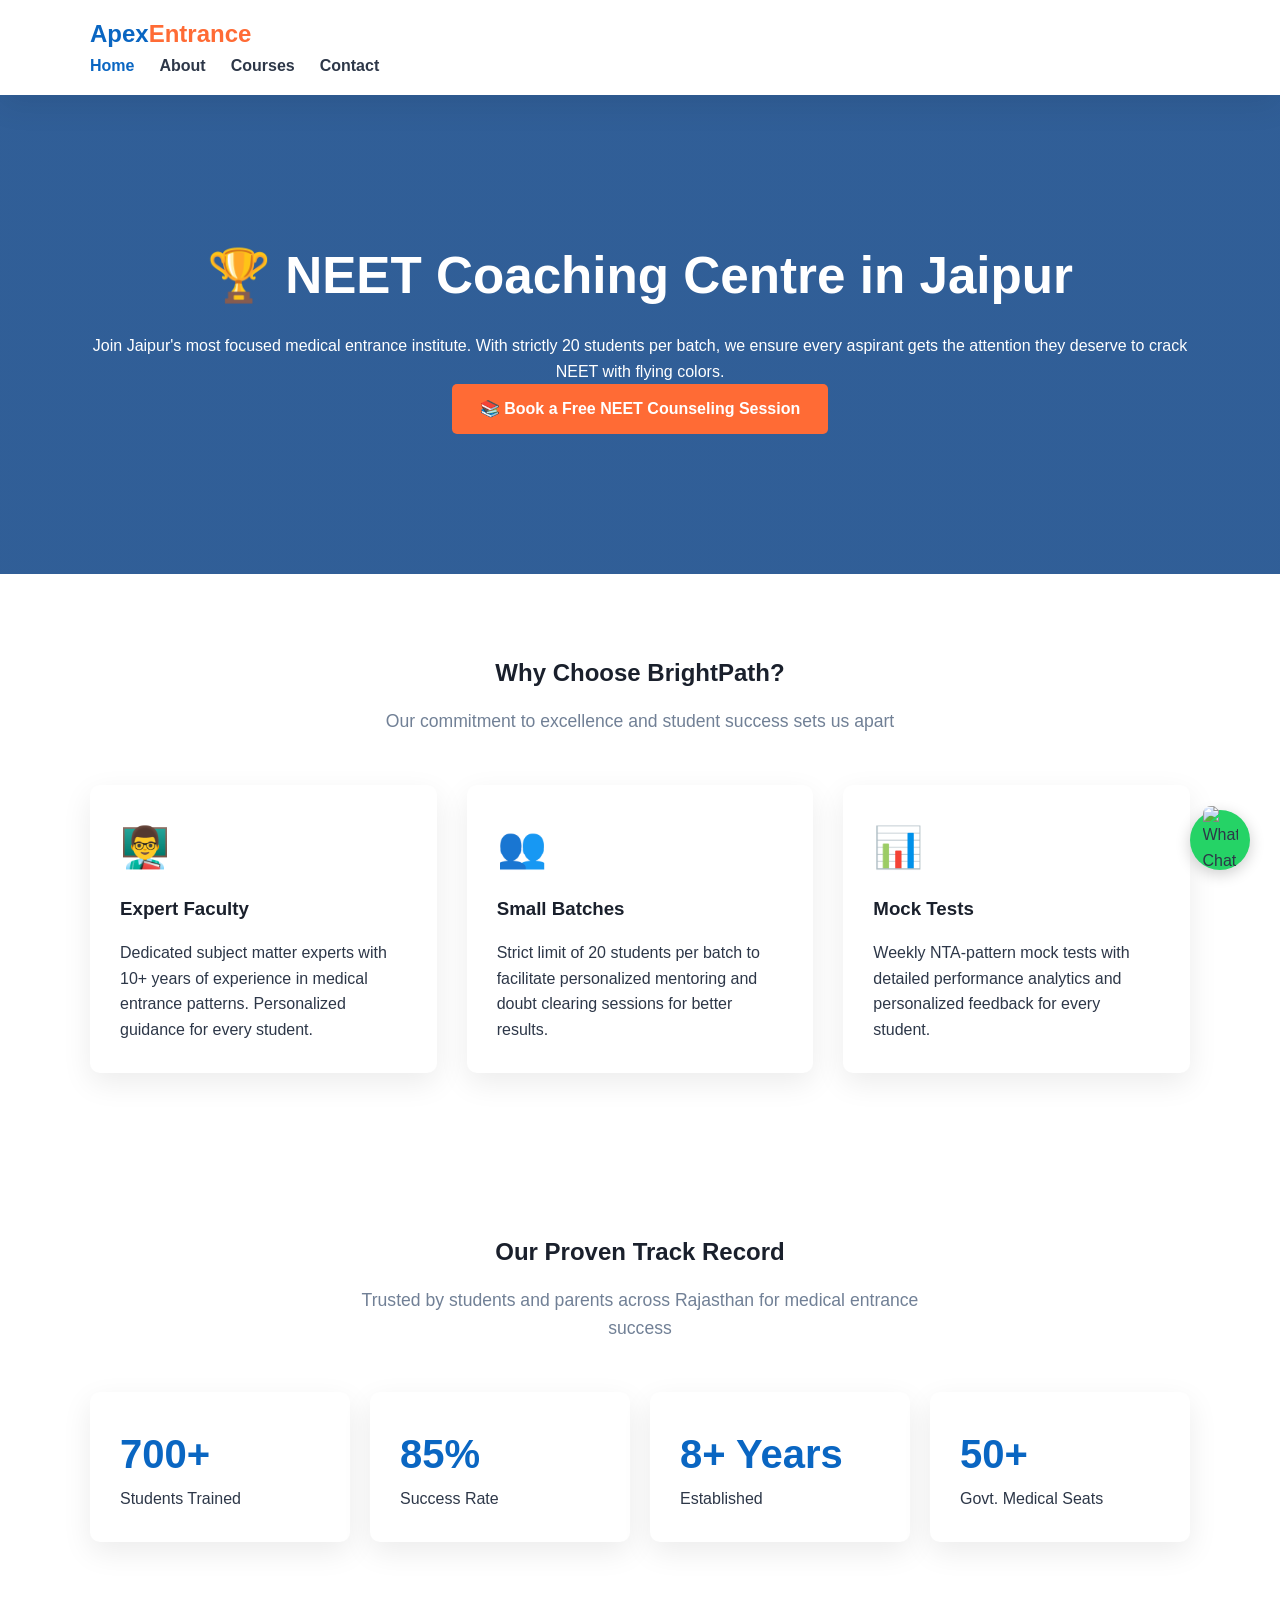
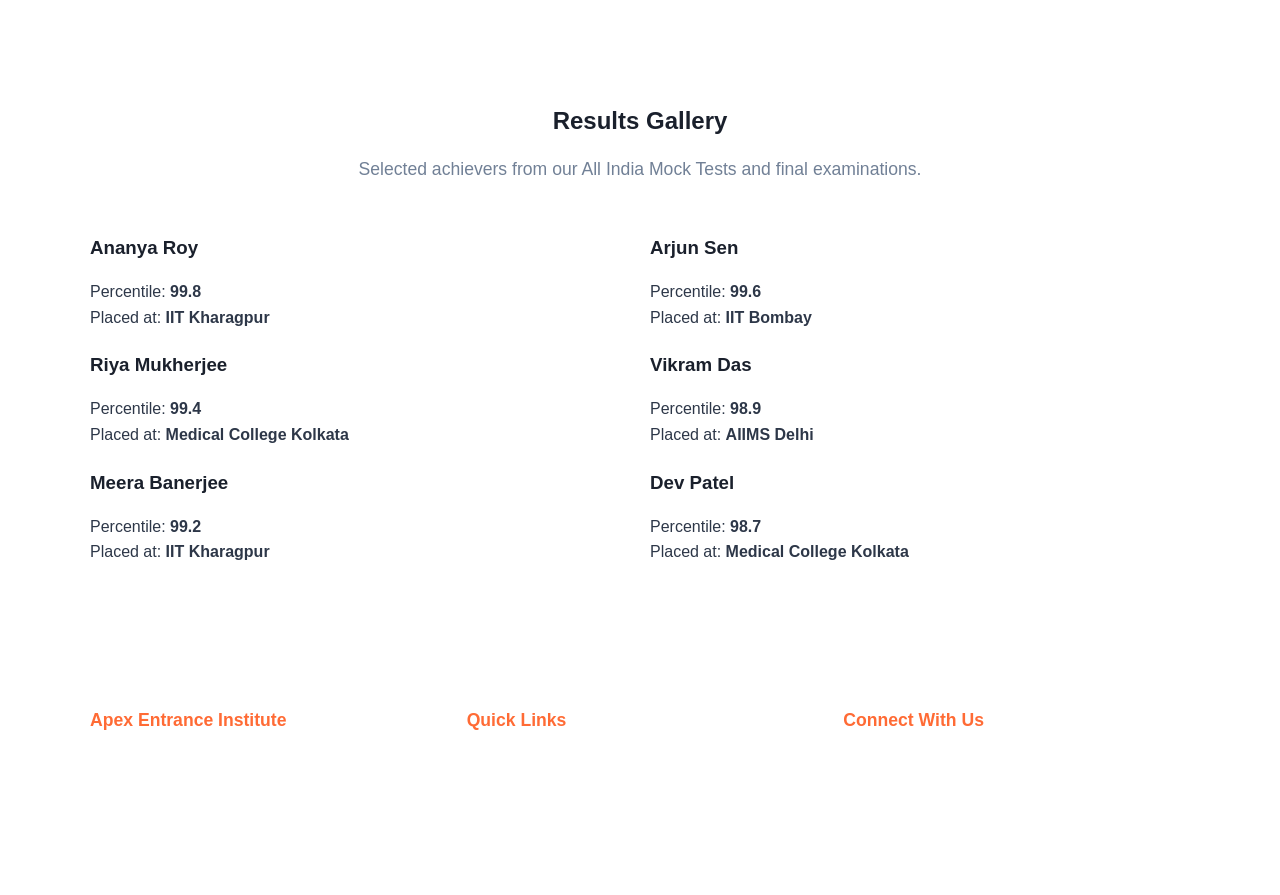
==== commit cd30dc4a: "Revert "map embed fixed and better UI + overall upgrade" This reverts commit 51e83e9c7a505a1b3a6943a" ====
--- a/index.html
+++ b/index.html
@@ -59,10 +59,10 @@
     <header class="hero">
         <div class="container">
             <div class="hero-content">
-                <h1>Premium Coaching for JEE (Mains & Advanced) and NEET</h1>
-                <p>Based in Kolkata, Apex Entrance Institute specializes in JEE & NEET preparation aligned to the NCERT Syllabus, NTA Pattern assessments, and All India Mock Tests to benchmark performance nationwide.</p>
+                <h1>🏆 NEET Coaching Centre in Jaipur</h1>
+                <p>Join Jaipur's most focused medical entrance institute. With strictly 20 students per batch, we ensure every aspirant gets the attention they deserve to crack NEET with flying colors.</p>
                 <div class="cta-group">
-                    <a href="contact.html" class="btn btn-primary">Book a Free Counselling Session</a>
+                    <a href="contact.html" class="btn btn-primary">📚 Book a Free NEET Counseling Session</a>
                 </div>
             </div>
         </div>
@@ -71,7 +71,7 @@
     <section class="usp-section">
         <div class="container">
             <div class="section-header">
-                <h2>Why Choose Apex Entrance?</h2>
+                <h2>Why Choose BrightPath?</h2>
                 <p>Our commitment to excellence and student success sets us apart</p>
             </div>
             <div class="grid-3">
@@ -94,28 +94,28 @@
         </div>
     </section>
 
-    <section class="results bg-light">
+    <section class="results">
         <div class="container">
             <div class="section-header">
                 <h2>Our Proven Track Record</h2>
-                <p>Trusted by aspirants across India for JEE & NEET success through rigorous All India Mock Tests and NTA Pattern practice.</p>
+                <p>Trusted by students and parents across Rajasthan for medical entrance success</p>
             </div>
             <div class="grid-4">
                 <div class="stat">
-                    <span>1200+</span>
+                    <span>700+</span>
                     <p>Students Trained</p>
                 </div>
                 <div class="stat">
-                    <span>90%</span>
-                    <p>Batch Success Rate</p>
+                    <span>85%</span>
+                    <p>Success Rate</p>
                 </div>
                 <div class="stat">
-                    <span>10+ Years</span>
+                    <span>8+ Years</span>
                     <p>Established</p>
                 </div>
                 <div class="stat">
-                    <span>300+</span>
-                    <p>Top-Ranked Seats</p>
+                    <span>50+</span>
+                    <p>Govt. Medical Seats</p>
                 </div>
             </div>
         </div>
--- a/base.css
+++ b/base.css
@@ -1,49 +1,39 @@
 /* Base */
 :root {
-    /* High-contrast professional palette: Dark Navy & Gold */
-    --primary: #1e293b; /* Dark Navy */
-    --primary-light: #263247;
-    --primary-dark: #0f1724;
-    --accent: #fbbf24;  /* Gold */
-    --accent-light: #ffd166;
-    --success: #10b981;
+    /* Modern gradient color palette */
+    --primary: #0a66c2; /* premium blue */
+    --primary-light: #1e7ad9;
+    --primary-dark: #0551a8;
+    --accent: #ff6b35;  /* energetic orange */
+    --accent-light: #ff8c5a;
+    --success: #10b981; /* modern green */
     --danger: #ef4444;
     --warning: #f59e0b;
-    --dark: #0b1320;
+    --dark: #1a202c; /* deep dark */
     --light: #f8fafc;
-    --light-2: #eef2f7;
+    --light-2: #ecf0f1;
     --white: #ffffff;
-    --text: #0f1724;
-    --text-light: #6b7280;
-    --border: rgba(255,255,255,0.06);
-    --shadow: 0 10px 30px rgba(2,6,23,0.12);
-    --shadow-lg: 0 20px 50px rgba(2,6,23,0.18);
+    --text: #2d3748; /* readable dark gray */
+    --text-light: #718096;
+    --border: #e2e8f0;
+    --shadow: 0 10px 30px rgba(0,0,0,0.08);
+    --shadow-lg: 0 20px 50px rgba(0,0,0,0.12);
     --transition: all 0.35s cubic-bezier(0.4, 0, 0.2, 1);
-    --nav-height: 72px;
 }
 
 * { margin: 0; padding: 0; box-sizing: border-box; }
 
-html { scroll-behavior: smooth; }
-
 body {
-    font-family: -apple-system, BlinkMacSystemFont, 'Segoe UI', 'Roboto', 'Oxygen', 'Ubuntu', 'Cantarell', sans-serif;
+    font-family: 'Segoe UI', Roboto, Helvetica, Arial, sans-serif;
     line-height: 1.6;
     color: var(--text);
     background-color: var(--white);
-    font-size: 16px;
 }
 
 /* Reserve space for fixed header */
 body { padding-top: var(--nav-height); }
 
-h1, h2, h3, h4, h5, h6 { color: var(--dark); margin-bottom: 1.25rem; font-weight: 700; letter-spacing: -0.02em; }
-h1 { font-size: 2.75rem; line-height: 1.2; }
-h2 { font-size: 2rem; line-height: 1.3; }
-h3 { font-size: 1.5rem; line-height: 1.4; }
-h4 { font-size: 1.25rem; }
-p { margin-bottom: 1rem; line-height: 1.8; color: var(--text-light); }
-a { text-decoration: none; color: var(--primary); transition: var(--transition); }
-a:hover { color: var(--primary-light); }
-ul, ol { list-style: none; }
-img { max-width: 100%; display: block; border-radius: 12px; }+h1, h2, h3 { color: var(--dark); margin-bottom: 1rem; }
+a { text-decoration: none; color: inherit; }
+ul { list-style: none; }
+img { max-width: 100%; display: block; border-radius: 8px; }
--- a/layout.css
+++ b/layout.css
@@ -1,9 +1,9 @@
-.container { max-width: 1200px; margin: 0 auto; padding: 0 16px; }
+.container { max-width: 1140px; margin: 0 auto; padding: 0 16px; }
 
 /* Mobile-first grid defaults: single column; expanded in larger viewports */
-.grid-2, .grid-3, .grid-4 { display: grid; grid-template-columns: 1fr; gap: 24px; }
+.grid-2, .grid-3, .grid-4 { display: grid; grid-template-columns: 1fr; gap: 20px; }
 
-/* Layout */
+
 section { padding: 80px 0; }
 .section-header { text-align: center; margin-bottom: 50px; }
 .section-header h2 { margin-bottom: 15px; }
@@ -13,81 +13,66 @@
 /* Navbar */
 .navbar {
     background: var(--white);
-    box-shadow: 0 2px 20px rgba(0,0,0,0.06);
-    padding: 16px 0;
+    box-shadow: var(--shadow);
+    padding: 15px 0;
     position: sticky;
     top: 0;
     z-index: 1000;
-    transition: var(--transition);
 }
-.navbar:hover { box-shadow: 0 4px 30px rgba(0,0,0,0.1); }
 .nav-container { display: flex; justify-content: space-between; align-items: center; position: relative; }
-.logo { font-size: 1.6rem; font-weight: 900; background: linear-gradient(135deg, var(--primary), var(--primary-light)); -webkit-background-clip: text; -webkit-text-fill-color: transparent; background-clip: text; }
+.logo { font-size: 1.5rem; font-weight: 800; color: var(--primary); }
 .logo span { color: var(--accent); }
-.nav-links { display: flex; gap: 30px; align-items: center; z-index: 1002; }
-.nav-links a { color: var(--text); font-weight: 600; font-size: 0.95rem; transition: var(--transition); position: relative; }
-.nav-links a::after { content: ''; position: absolute; bottom: -4px; left: 0; width: 0; height: 2px; background: var(--accent); transition: var(--transition); border-radius: 1px; }
-.nav-links a:hover::after, .nav-links a.active::after { width: 100%; }
-.nav-links a:hover { color: var(--primary); }
+.nav-links { display: flex; gap: 25px; align-items: center; z-index: 1002; }
+.nav-links a:hover, .nav-links a.active { color: var(--primary); font-weight: bold; position: relative; }
 
 /* Mobile hamburger button and mobile menu (default mobile-first) */
 .hamburger {
     display: flex;
     width: 48px;
     height: 48px;
-    background: linear-gradient(135deg, rgba(10,102,194,0.08), rgba(30,122,217,0.08));
-    border: 1.5px solid var(--border);
+    background: rgba(11,102,177,0.06);
+    border: 1px solid rgba(11,102,177,0.10);
     border-radius: 12px;
     padding: 8px;
     align-items: center;
     justify-content: center;
     cursor: pointer;
-    transition: var(--transition);
+    transition: background .22s ease, box-shadow .22s ease, transform .12s ease;
 }
-.hamburger:hover { background: linear-gradient(135deg, rgba(10,102,194,0.12), rgba(30,122,217,0.12)); box-shadow: var(--shadow); transform: translateY(-2px); }
-.hamburger:focus { outline: none; box-shadow: 0 0 0 4px rgba(10,102,194,0.2); }
+.hamburger:hover { background: rgba(11,102,177,0.10); box-shadow: 0 8px 20px rgba(11,102,177,0.06); transform: translateY(-1px); }
+.hamburger:focus { outline: none; box-shadow: 0 0 0 4px rgba(11,102,177,0.10); }
 .hamburger .bar {
     display: block;
     width: 22px;
-    height: 2.4px;
+    height: 2.6px;
     background: var(--dark);
-    margin: 5px 0;
+    margin: 4px 0;
     border-radius: 2px;
-    transition: var(--transition);
+    transition: transform .35s cubic-bezier(.2,.8,.2,1), opacity .18s ease, background .18s ease;
 }
 .hamburger.is-active {
-    background: var(--accent);
-    border-color: var(--accent);
+    background: var(--primary);
+    border-color: transparent;
 }
 .hamburger.is-active .bar { background: var(--white); }
-.hamburger.is-active .bar:nth-child(1) { transform: translateY(7px) rotate(45deg); }
+.hamburger.is-active .bar:nth-child(1) { transform: translateY(6px) rotate(45deg); }
 .hamburger.is-active .bar:nth-child(2) { opacity: 0; transform: scaleX(0); }
-.hamburger.is-active .bar:nth-child(3) { transform: translateY(-7px) rotate(-45deg); }
+.hamburger.is-active .bar:nth-child(3) { transform: translateY(-6px) rotate(-45deg); }
 
 /* Hero */
 .hero {
-    background: linear-gradient(135deg, rgba(10, 102, 194, 0.95) 0%, rgba(30, 122, 217, 0.90) 100%), url('https://images.unsplash.com/photo-1523050335392-93851179ae22?auto=format&fit=crop&q=80&w=1400');
+    background: linear-gradient(rgba(26, 77, 140, 0.9), rgba(26, 77, 140, 0.9)), url('https://images.unsplash.com/photo-1523050335392-93851179ae22?auto=format&fit=crop&q=80&w=1400');
     background-size: cover;
-    background-position: center;
-    background-attachment: fixed;
     color: var(--white);
-    padding: 120px 0;
+    padding: 100px 0;
     text-align: center;
-    position: relative;
-    overflow: hidden;
 }
-.hero::before { content: ''; position: absolute; top: -50%; right: -10%; width: 500px; height: 500px; background: rgba(255,255,255,0.05); border-radius: 50%; z-index: 0; }
-.hero::after { content: ''; position: absolute; bottom: -30%; left: -5%; width: 400px; height: 400px; background: rgba(255,107,53,0.08); border-radius: 50%; z-index: 0; }
-.hero-content { position: relative; z-index: 1; animation: fadeInUp 0.8s ease-out; }
-.hero h1 { color: var(--white); font-size: 3rem; margin-bottom: 20px; }
-.hero p { font-size: 1.2rem; margin-bottom: 30px; color: rgba(255,255,255,0.95); }
-
-@keyframes fadeInUp { from { opacity: 0; transform: translateY(30px); } to { opacity: 1; transform: translateY(0); } }
+.hero h1 { color: var(--white); font-size: 2.8rem; }
 
 /* Footer */
 .footer { background: linear-gradient(135deg, var(--dark) var(--dark)); color: var(--white); padding: 60px 0 20px; border-top: 1px solid rgba(255,255,255,0.1); }
 .footer h4 { color: var(--accent); margin-bottom: 20px; font-size: 1.1rem; }
-.footer p { color: rgba(87, 84, 84, 0.7); font-size: 0.95rem; }
+.footer p { color: rgba(255,255,255,0.7); font-size: 0.95rem; }
 .footer-links { display: flex; flex-direction: column; gap: 10px; }
 .footer-links a { color: rgba(255,255,255,0.8); transition: var(--transition); }
 .footer-links a:hover { color: var(--accent); transform: translateX(5px); }
@@ -104,30 +89,30 @@
     top: 100%;
     left: 0;
     width: 100%;
-    background: linear-gradient(135deg, rgba(26,77,140,0.98), rgba(10,102,194,0.95));
-    padding: 20px 16px;
-    box-shadow: 0 15px 40px rgba(10,25,50,0.25);
-    border-bottom: 2px solid var(--accent);
+    background: linear-gradient(135deg, rgba(26,77,140,0.98), rgba(34,154,211,0.95));
+    padding: 18px 16px;
+    box-shadow: 0 10px 30px rgba(10,25,50,0.2);
+    border-bottom: 1px solid rgba(255,255,255,0.05);
     max-height: 0;
     overflow: hidden;
     opacity: 0;
-    transition: max-height .4s cubic-bezier(.2,.9,.2,1), opacity .3s ease;
+    transition: max-height .45s cubic-bezier(.2,.9,.2,1), opacity .35s ease;
     z-index: 1001;
 }
-.nav-links.open { max-height: 500px; opacity: 1; }
-.nav-links li { margin: 8px 0; list-style: none; }
-.nav-links a { display: block; padding: 14px 18px; color: #fff; border-radius: 8px; text-decoration: none; font-weight: 700; transition: var(--transition); position: relative; }
-.nav-links a:hover { background: rgba(255,255,255,0.15); transform: translateX(5px); }
-.nav-links a.active { background: var(--accent); color: var(--white); }
-.nav-links a::after { display: none; }
+.nav-links.open { max-height: 420px; opacity: 1; }
+.nav-links li { margin: 10px 0; list-style: none; }
+.nav-links a { display: block; padding: 12px 18px; color: #fff; border-radius: 8px; text-decoration: none; font-weight: 700; transition: transform .18s ease, box-shadow .18s ease; position: relative; }
+.nav-links a:hover { transform: translateY(-3px); box-shadow: 0 6px 18px rgba(0,0,0,0.18); }
+.nav-links a::after { content: ''; position: absolute; left: 18px; bottom: 8px; height: 3px; width: 0; background: var(--accent); transition: width .28s ease; border-radius: 2px; }
+.nav-links a:hover::after { width: calc(100% - 36px); }
+.hero h1 { font-size: 1.8rem; }
 
 /* Desktop and larger screens */
 @media (min-width: 769px) {
-    .container { padding: 0 24px; }
-    .grid-2 { grid-template-columns: repeat(2, 1fr); gap: 48px; }
-    .grid-3 { grid-template-columns: repeat(3, 1fr); gap: 36px; }
-    .grid-4 { grid-template-columns: repeat(4, 1fr); gap: 24px; }
-    section { padding: 100px 0; }
+    .container { padding: 0 20px; }
+    .grid-2 { grid-template-columns: repeat(2, 1fr); gap: 40px; }
+    .grid-3 { grid-template-columns: repeat(3, 1fr); gap: 30px; }
+    .grid-4 { grid-template-columns: repeat(4, 1fr); gap: 20px; }
 
     .hamburger { display: none; }
     .btn-nav { display: inline-block; }
@@ -141,11 +126,9 @@
         max-height: none;
         opacity: 1;
         overflow: visible;
-        gap: 32px;
-        border-bottom: none;
     }
     .nav-links li { margin: 0; }
-    .nav-links a { color: var(--text); padding: 0; background: transparent; font-weight: 600; display: inline-block; }
+    .nav-links a { color: inherit; padding: 0; background: transparent; font-weight: 600; display: inline-block; }
     .nav-links a:hover { background: transparent; transform: none; }
     .hero h1 { font-size: 3.2rem; }
     .hero { padding: 140px 0; }
--- a/components.css
+++ b/components.css
@@ -2,238 +2,133 @@
 /* Buttons */
 .btn {
     display: inline-block;
-    padding: 14px 32px;
-    border-radius: 8px;
-    font-weight: 700;
-    transition: var(--transition);
+    padding: 12px 28px;
+    border-radius: 5px;
+    font-weight: 600;
+    transition: 0.3s;
     border: none;
     cursor: pointer;
-    font-size: 0.95rem;
-    letter-spacing: 0.5px;
-    position: relative;
-    overflow: hidden;
 }
-.btn::before { content: ''; position: absolute; top: 0; left: -100%; width: 100%; height: 100%; background: rgba(255,255,255,0.1); transition: var(--transition); z-index: 0; }
-.btn:hover::before { left: 100%; }
-.btn > * { position: relative; z-index: 1; }
-.btn-primary { background: linear-gradient(135deg, var(--accent), var(--accent-light)); color: var(--white); box-shadow: 0 4px 15px rgba(255,107,53,0.2); }
-.btn-primary:hover { transform: translateY(-2px); box-shadow: 0 6px 25px rgba(255,107,53,0.35); }
-.btn-nav { background: var(--primary); color: var(--white); font-size: 0.85rem; }
-.btn-full { width: 100%; background: linear-gradient(135deg, var(--success), #059669); color: var(--white); font-size: 1rem; box-shadow: 0 4px 15px rgba(16,185,129,0.2); padding: 16px 32px; }
-.btn-full:hover { transform: translateY(-2px); box-shadow: 0 6px 25px rgba(16,185,129,0.35); }
-.btn:active { transform: scale(0.98); }
+.btn-primary { background: var(--accent); color: var(--white); }
+.btn-nav { background: var(--primary); color: var(--white); font-size: 0.9rem; }
+.btn-full { width: 100%; background: var(--success); color: var(--white); font-size: 1.1rem; }
 
 /* Cards */
-.usp-card, .stat, .contact-card, .form-card, .subject-card {
-    padding: 32px;
+.usp-card, .stat, .contact-card, .form-card {
+    padding: 30px;
     background: var(--white);
-    border-radius: 12px;
+    border-radius: 10px;
     box-shadow: var(--shadow);
-    border: 1px solid var(--border);
-    transition: var(--transition);
 }
-.usp-card:hover, .subject-card:hover { transform: translateY(-8px); box-shadow: var(--shadow-lg); border-color: var(--primary); }
-.stat { text-align: center; }
-.stat span { display: block; font-size: 2.8rem; font-weight: 900; color: var(--primary); margin-bottom: 10px; }
-.stat p { font-size: 0.9rem; text-transform: uppercase; letter-spacing: 1px; }
+.stat span { display: block; font-size: 2.5rem; font-weight: 800; color: var(--primary); }
 
 /* Gallery */
 .gallery-grid { display: grid; grid-template-columns: 1fr 1fr; gap: 20px; }
 .gallery-img { height: 200px; width: 100%; object-fit: cover; transition: var(--transition); }
 .gallery-img:hover { transform: scale(1.05); }
 
-/* Results Gallery Cards */
-.results-gallery .gallery-grid, .results-gallery .responsive-grid {
-    display: grid;
-    grid-template-columns: repeat(auto-fit, minmax(220px, 1fr));
-    gap: 20px;
+/* Form */
+.form-group { margin-bottom: 15px; }
+.form-group label { display: block; margin-bottom: 5px; font-weight: 600; }
+.form-group input, .form-group select {
+    width: 100%; padding: 10px; border: 1px solid #ddd; border-radius: 5px;
 }
-.result-card {
-    padding: 20px;
-    background: var(--white);
-    border-radius: 12px;
-    border: 1px solid rgba(30,34,45,0.06);
-    box-shadow: 0 8px 24px rgba(2,6,23,0.06);
-    transition: var(--transition);
-}
-.result-card h3 { margin-bottom: 8px; color: var(--primary); font-size: 1.05rem; }
-.result-card .meta { color: var(--text-light); margin-bottom: 6px; }
-.result-card .placement strong { color: var(--accent); }
-.result-card:hover { transform: translateY(-6px); box-shadow: var(--shadow-lg); }
-
-/* Make hamburger appear at far right on mobile (header-actions wrapper) */
-.header-actions { display: flex; align-items: center; gap: 14px; }
-.header-actions .nav-links { order: 1; }
-.header-actions .hamburger { order: 2; margin-left: 8px; }
-
-/* Form Styling */
-.form-group { margin-bottom: 22px; }
-.form-group label { display: block; margin-bottom: 8px; font-weight: 700; color: var(--dark); font-size: 0.95rem; }
-.form-group input, .form-group select, .form-group textarea {
-    width: 100%;
-    padding: 14px 16px;
-    border: 2px solid var(--border);
-    border-radius: 8px;
-    font-size: 0.95rem;
-    transition: var(--transition);
-    font-family: inherit;
-    background: var(--white);
-}
-.form-group input:focus, .form-group select:focus, .form-group textarea:focus {
-    outline: none;
-    border-color: var(--primary);
-    box-shadow: 0 0 0 4px rgba(10,102,194,0.1);
-    background: linear-gradient(var(--white), var(--white));
-}
-.form-group input::placeholder { color: var(--text-light); }
-.form-group input.error, .form-group select.error { border-color: var(--danger); box-shadow: 0 0 0 4px rgba(239,68,68,0.1); }
-.form-group .error-message { color: var(--danger); font-size: 0.85rem; margin-top: 6px; display: flex; align-items: center; gap: 4px; }
-.form-group .success-message { color: var(--success); font-size: 0.85rem; margin-top: 6px; }
-
-/* Contact Page Layout */
-.contact-page { background: linear-gradient(135deg, rgba(248,250,252,0.5), rgba(236,240,241,0.5)); }
-.contact-card, .form-card { padding: 40px; }
-.contact-card h2, .form-card h2 { margin-bottom: 24px; font-size: 1.8rem; }
-
-.contact-info { margin-bottom: 24px; display: flex; align-items: flex-start; gap: 15px; }
-.contact-info strong { color: var(--primary); min-width: 120px; font-weight: 700; }
-.contact-info p { margin: 0; color: var(--text-light); }
-
-/* Map Container */
-.map-container {
-    margin-top: 30px;
-    border-radius: 12px;
-    overflow: hidden;
-    box-shadow: 0 4px 20px rgba(0,0,0,0.1);
-    transition: var(--transition);
-}
-.map-container:hover { box-shadow: 0 8px 30px rgba(0,0,0,0.15); }
-.map-container iframe { display: block; width: 100%; height: 350px; border: none; }
 
 /* Sticky WhatsApp */
 .whatsapp-btn {
     position: fixed;
     bottom: 30px;
     right: 30px;
-    width: 65px;
-    height: 65px;
-    background: linear-gradient(135deg, #25d366, #128c7e);
+    width: 60px;
+    height: 60px;
+    background: #25d366;
     border-radius: 50%;
     display: flex;
     align-items: center;
     justify-content: center;
-    box-shadow: 0 6px 25px rgba(37,211,102,0.3);
-    z-index: 999;
-    transition: var(--transition);
-    text-decoration: none;
+    box-shadow: 0 4px 15px rgba(0,0,0,0.2);
+    z-index: 1001;
 }
-.whatsapp-btn:hover { transform: scale(1.1) translateY(-5px); box-shadow: 0 10px 35px rgba(37,211,102,0.4); }
-.whatsapp-btn img { width: 38px; }
+.whatsapp-btn img { width: 35px; }
 
 /* Table Styles */
 .table-wrapper {
     overflow-x: auto;
     margin-top: 30px;
     background: var(--white);
-    border-radius: 12px;
+    border-radius: 10px;
     box-shadow: var(--shadow);
-    border: 1px solid var(--border);
 }
 
 .schedule-table {
     width: 100%;
-    border-collapse: separate;
-    border-spacing: 0;
+    border-collapse: collapse;
     min-width: 600px;
 }
 
 .schedule-table th, .schedule-table td {
-    padding: 18px 20px;
+    padding: 20px;
     text-align: left;
-    border-bottom: 1px solid var(--border);
-    font-weight: 500;
+    border-bottom: 1px solid #eee;
 }
 
 .schedule-table th {
-    background: linear-gradient(135deg, var(--primary), var(--primary-light));
+    background-color: var(--primary);
     color: var(--white);
-    font-weight: 700;
-    font-size: 0.9rem;
-    text-transform: uppercase;
-    letter-spacing: 0.5px;
+    font-weight: 600;
 }
 
-.schedule-table tbody tr { transition: var(--transition); }
-.schedule-table tbody tr:hover { background-color: linear-gradient(135deg, rgba(248,250,252,1), rgba(236,240,241,0.5)); }
-
-.schedule-table td strong { color: var(--primary); font-weight: 700; }
+.schedule-table tr:hover {
+    background-color: #f9f9f9;
+}
 
 /* Subject Cards */
 .subject-card {
     background: var(--white);
-    padding: 36px 28px;
-    border-radius: 12px;
+    padding: 30px;
+    border-radius: 10px;
     text-align: center;
-    border: 2px solid var(--border);
-    transition: var(--transition);
-    cursor: pointer;
+    border: 1px solid #eee;
+    transition: 0.3s;
 }
 
 .subject-card:hover {
     border-color: var(--primary);
-    transform: translateY(-8px);
-    box-shadow: var(--shadow-lg);
+    transform: translateY(-5px);
 }
 
 .subject-card .icon {
-    font-size: 3rem;
-    margin-bottom: 20px;
-    display: inline-block;
-    transition: var(--transition);
+    font-size: 2.5rem;
+    margin-bottom: 15px;
 }
-
-.subject-card:hover .icon { transform: scale(1.15) rotate(5deg); }
-
-.subject-card h3 { margin-bottom: 18px; color: var(--dark); font-size: 1.3rem; }
 
 .subject-card ul {
     text-align: left;
-    margin-top: 18px;
-    list-style: none;
+    margin-top: 15px;
 }
 
 .subject-card ul li {
     font-size: 0.9rem;
-    margin-bottom: 12px;
+    margin-bottom: 8px;
     position: relative;
-    padding-left: 24px;
-    color: var(--text-light);
-    transition: var(--transition);
+    padding-left: 20px;
 }
 
-.subject-card:hover ul li { color: var(--text); }
-
 .subject-card ul li::before {
-    content: "★";
+    content: "→";
     position: absolute;
     left: 0;
     color: var(--accent);
-    font-size: 1.1rem;
 }
 
 /* Header for sub-pages */
 .page-header {
-    background: linear-gradient(135deg, var(--primary), var(--primary-light));
+    background: var(--primary);
     color: var(--white);
-    padding: 100px 0;
+    padding: 80px 0;
     text-align: center;
-    position: relative;
-    overflow: hidden;
 }
 
-.page-header::before { content: ''; position: absolute; top: -50%; right: -10%; width: 500px; height: 500px; background: rgba(255,255,255,0.05); border-radius: 50%; z-index: 0; }
-.page-header::after { content: ''; position: absolute; bottom: -30%; left: -5%; width: 400px; height: 400px; background: rgba(255,107,53,0.08); border-radius: 50%; z-index: 0; }
-.page-header h1 { color: var(--white); position: relative; z-index: 1; font-size: 2.5rem; }
-.page-header p { color: rgba(255,255,255,0.95); position: relative; z-index: 1; }
+.page-header h1 { color: var(--white); }
 
 .bg-light { background-color: var(--light); }
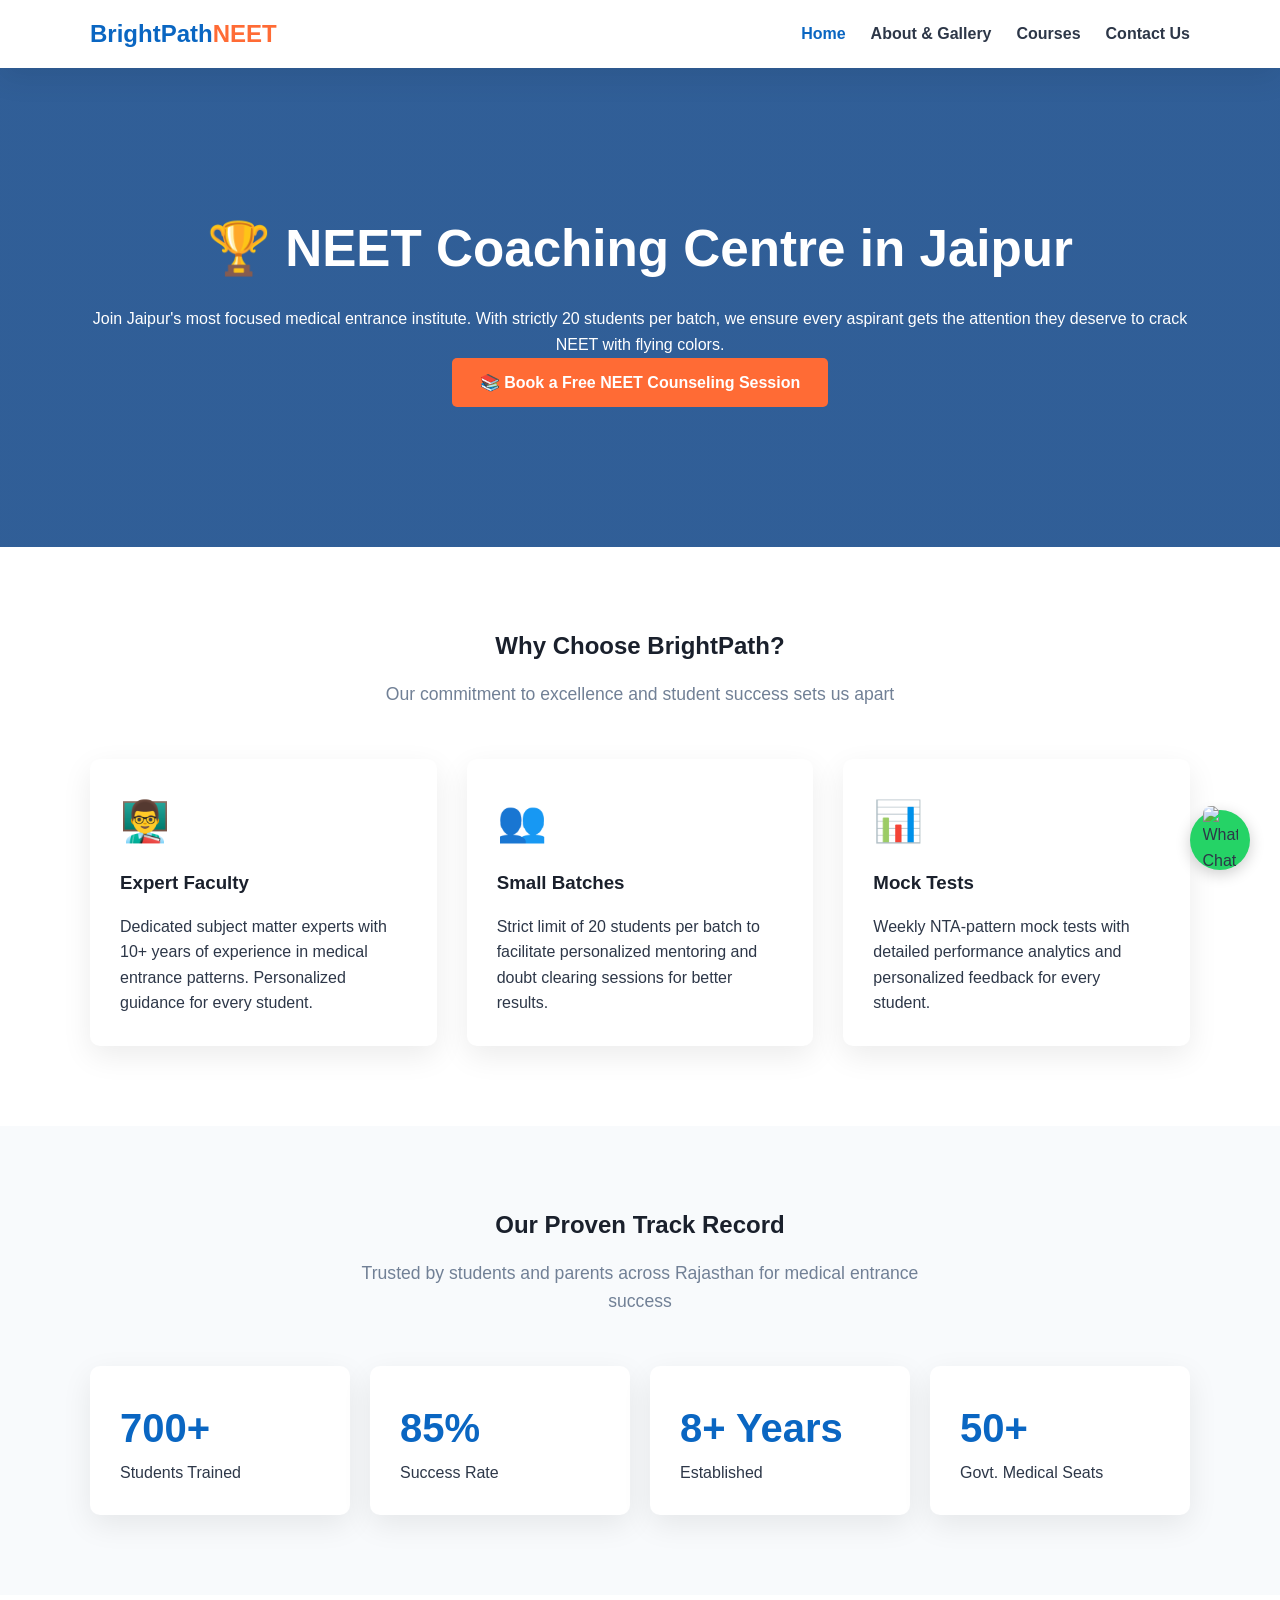
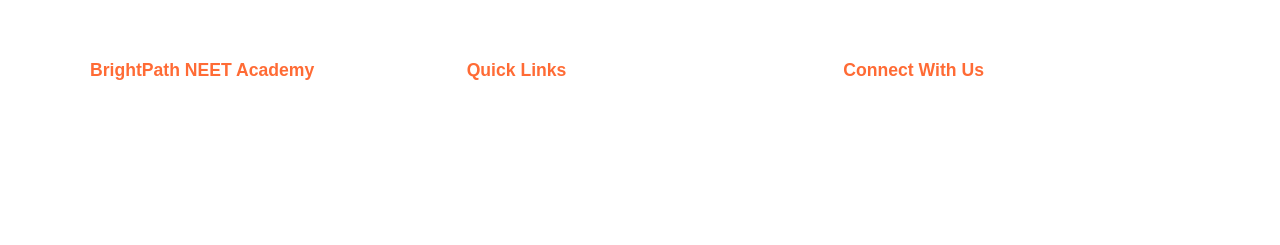
==== commit 3112529b: "modified it back to the yesterday's level" ====
--- a/index.html
+++ b/index.html
@@ -3,8 +3,8 @@
 <head>
     <meta charset="UTF-8">
     <meta name="viewport" content="width=device-width, initial-scale=1.0">
-    <title>Premium Entrance Exam Institute in Kolkata | Apex Entrance Institute</title>
-    <meta name="description" content="Apex Entrance Institute, Kolkata — premium coaching for JEE (Mains & Advanced) and NEET. All India Mock Tests, NTA Pattern assessments, and NCERT Syllabus-aligned lessons to maximize scores.">
+    <title>NEET Coaching Centre in Jaipur | BrightPath NEET Academy</title>
+    <meta name="description" content="BrightPath NEET Academy in Malviya Nagar, Jaipur offers specialized medical entrance coaching. 20 students per batch, weekly mock tests, and expert faculty.">
     
     <link rel="stylesheet" href="base.css">
     <link rel="stylesheet" href="layout.css">
@@ -18,7 +18,7 @@
       "image": "https://brightpathneet.in/images/logo.png",
       "@id": "",
       "url": "https://brightpathneet.in",
-      "telephone": "+919831756788",
+    "telephone": "+918456193640",
       "address": {
         "@type": "PostalAddress",
         "streetAddress": "Malviya Nagar",
@@ -38,21 +38,19 @@
 <body>
 
     <nav class="navbar">
-        <div class="container header-inner">
-            <a href="index.html" class="logo">Apex<span>Entrance</span></a>
-            <div class="header-actions">
-                <ul class="nav-links">
-                    <li><a href="index.html" class="active">Home</a></li>
-                    <li><a href="about.html">About</a></li>
-                    <li><a href="courses.html">Courses</a></li>
-                    <li><a href="contact.html">Contact</a></li>
-                </ul>
-                <button class="hamburger" aria-label="Toggle navigation" aria-expanded="false">
-                    <span class="bar"></span>
-                    <span class="bar"></span>
-                    <span class="bar"></span>
-                </button>
-            </div>
+        <div class="container nav-container">
+            <a href="index.html" class="logo">BrightPath<span>NEET</span></a>
+            <button class="hamburger" aria-label="Toggle navigation" aria-expanded="false">
+                <span class="bar"></span>
+                <span class="bar"></span>
+                <span class="bar"></span>
+            </button>
+            <ul class="nav-links">
+                <li><a href="index.html" class="active">Home</a></li>
+                <li><a href="about.html">About & Gallery</a></li>
+                <li><a href="courses.html">Courses</a></li>
+                <li><a href="contact.html">Contact Us</a></li>
+            </ul>
         </div>
     </nav>
 
@@ -94,7 +92,7 @@
         </div>
     </section>
 
-    <section class="results">
+    <section class="results bg-light">
         <div class="container">
             <div class="section-header">
                 <h2>Our Proven Track Record</h2>
@@ -121,52 +119,11 @@
         </div>
     </section>
 
-    <section class="results-gallery">
-        <div class="container">
-            <div class="section-header">
-                <h2>Results Gallery</h2>
-                <p>Selected achievers from our All India Mock Tests and final examinations.</p>
-            </div>
-            <div class="gallery-grid responsive-grid">
-                <article class="result-card">
-                    <h3>Ananya Roy</h3>
-                    <p class="meta">Percentile: <strong>99.8</strong></p>
-                    <p class="placement">Placed at: <strong>IIT Kharagpur</strong></p>
-                </article>
-                <article class="result-card">
-                    <h3>Arjun Sen</h3>
-                    <p class="meta">Percentile: <strong>99.6</strong></p>
-                    <p class="placement">Placed at: <strong>IIT Bombay</strong></p>
-                </article>
-                <article class="result-card">
-                    <h3>Riya Mukherjee</h3>
-                    <p class="meta">Percentile: <strong>99.4</strong></p>
-                    <p class="placement">Placed at: <strong>Medical College Kolkata</strong></p>
-                </article>
-                <article class="result-card">
-                    <h3>Vikram Das</h3>
-                    <p class="meta">Percentile: <strong>98.9</strong></p>
-                    <p class="placement">Placed at: <strong>AIIMS Delhi</strong></p>
-                </article>
-                <article class="result-card">
-                    <h3>Meera Banerjee</h3>
-                    <p class="meta">Percentile: <strong>99.2</strong></p>
-                    <p class="placement">Placed at: <strong>IIT Kharagpur</strong></p>
-                </article>
-                <article class="result-card">
-                    <h3>Dev Patel</h3>
-                    <p class="meta">Percentile: <strong>98.7</strong></p>
-                    <p class="placement">Placed at: <strong>Medical College Kolkata</strong></p>
-                </article>
-            </div>
-        </div>
-    </section>
-
     <footer class="footer">
         <div class="container grid-3">
             <div>
-                <h4>Apex Entrance Institute</h4>
-                <p>Premium medical entrance coaching in Kolkata, India.</p>
+                <h4>BrightPath NEET Academy</h4>
+                <p>Leading medical entrance coaching in Malviya Nagar, Jaipur.</p>
             </div>
             <div>
                 <h4>Quick Links</h4>
@@ -185,7 +142,7 @@
         </div>
     </footer>
 
-    <a href="https://wa.me/919876543210?text=I%20want%20to%20book%20a%20free%20NEET%20counseling%20session" class="whatsapp-btn" target="_blank">
+    <a href="https://wa.me/918456193640?text=I%20want%20to%20book%20a%20free%20NEET%20counseling%20session" class="whatsapp-btn" target="_blank">
         <img src="https://upload.wikimedia.org/wikipedia/commons/6/6b/WhatsApp.svg" alt="WhatsApp Chat">
     </a>
 
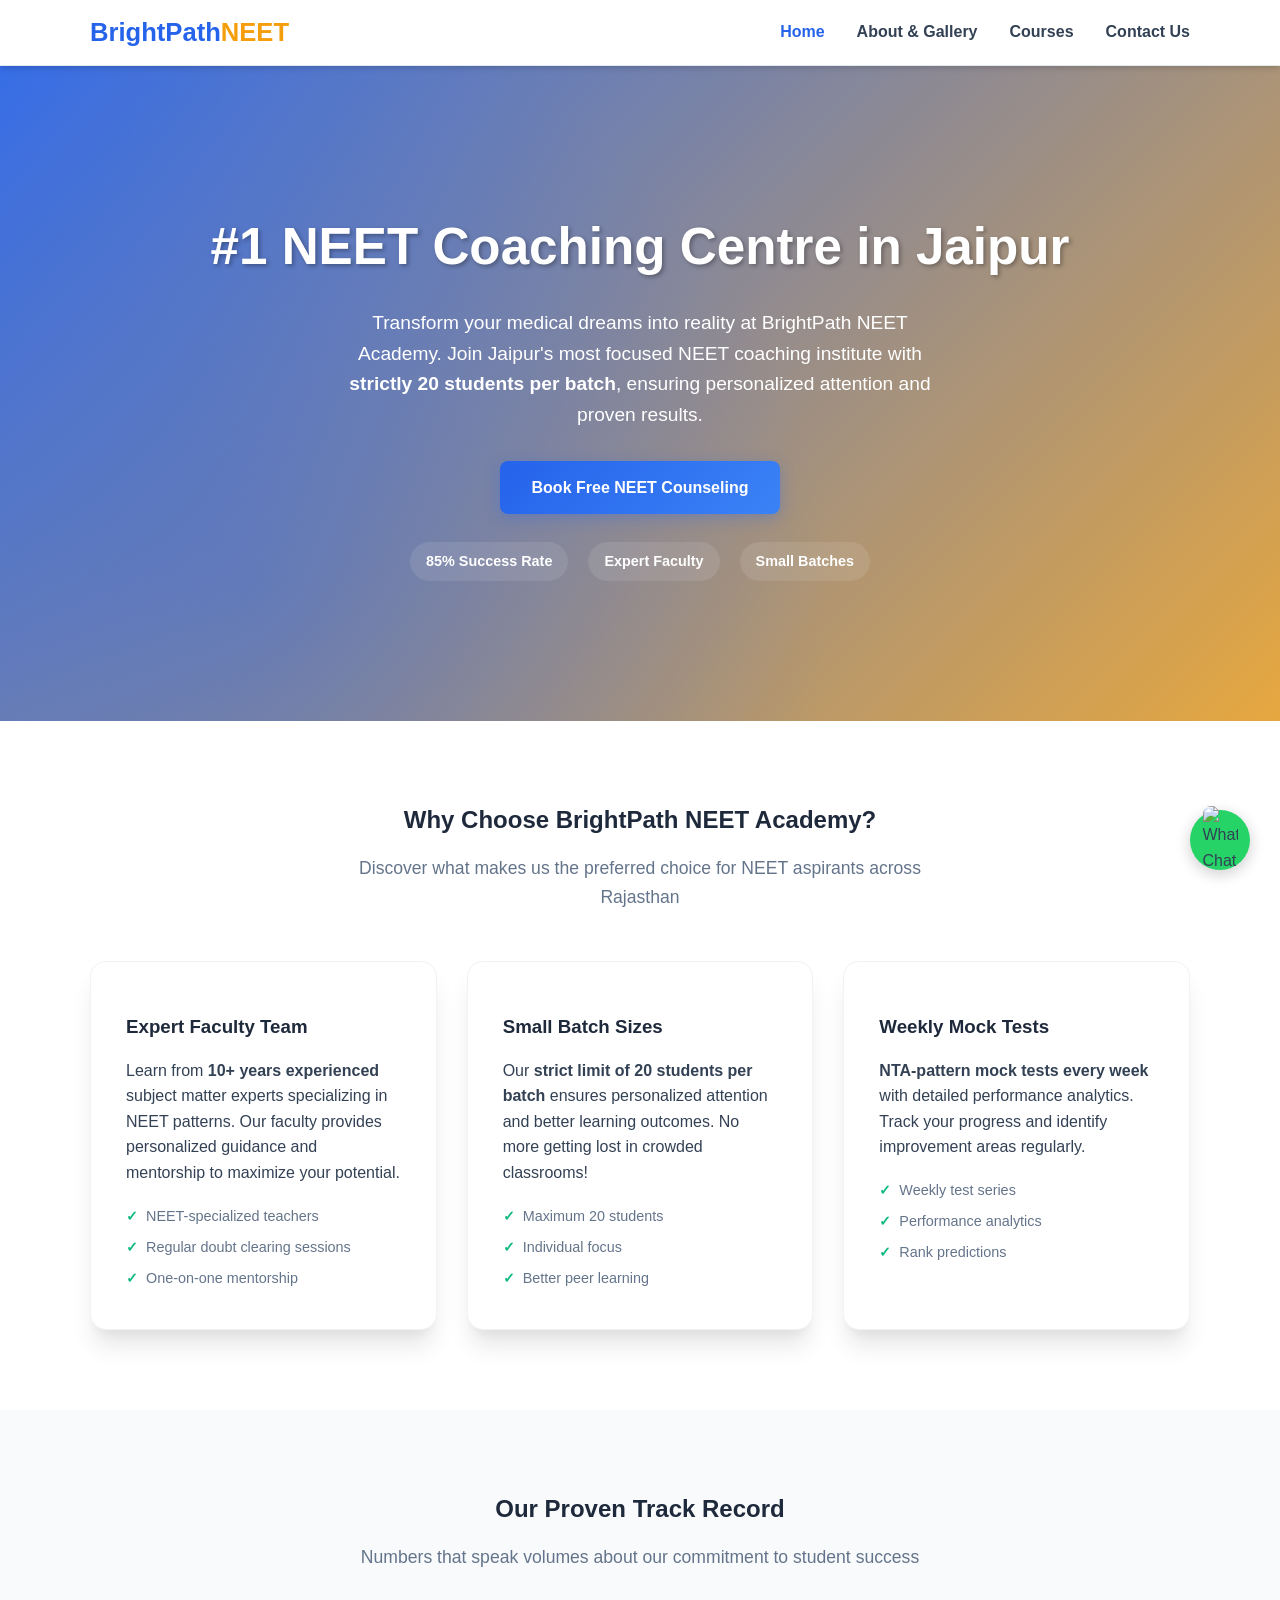
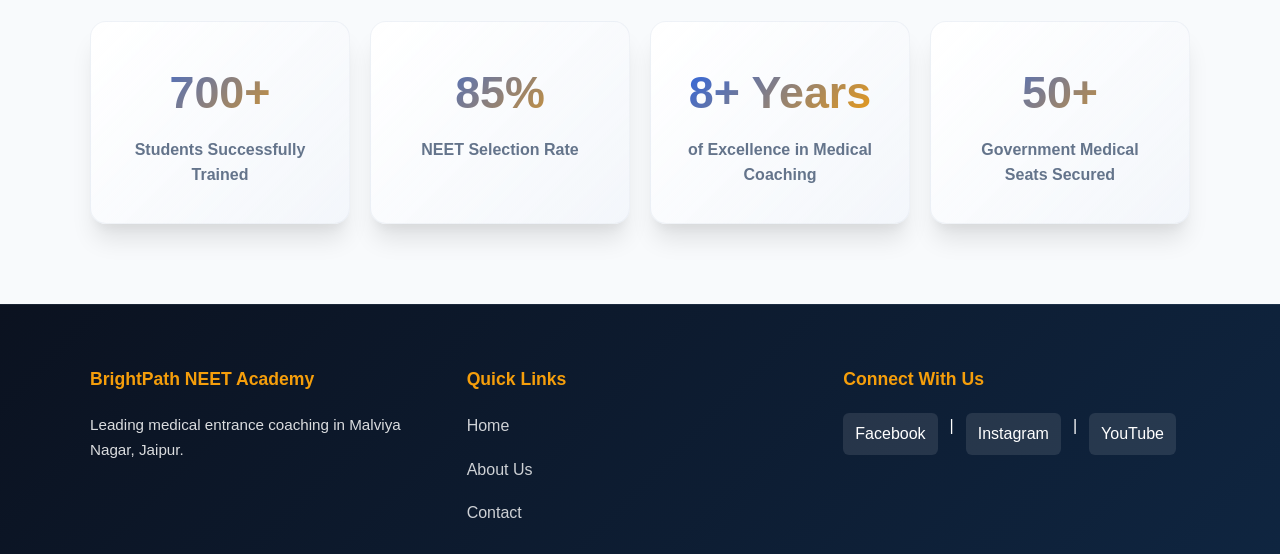
==== commit aa0146e6: "final" ====
--- a/index.html
+++ b/index.html
@@ -3,8 +3,14 @@
 <head>
     <meta charset="UTF-8">
     <meta name="viewport" content="width=device-width, initial-scale=1.0">
-    <title>NEET Coaching Centre in Jaipur | BrightPath NEET Academy</title>
-    <meta name="description" content="BrightPath NEET Academy in Malviya Nagar, Jaipur offers specialized medical entrance coaching. 20 students per batch, weekly mock tests, and expert faculty.">
+    <title>NEET Coaching Centre in Jaipur | BrightPath NEET Academy - Top Medical Entrance Coaching</title>
+    <meta name="description" content="BrightPath NEET Academy - Premier NEET coaching centre in Malviya Nagar, Jaipur. Small batches (20 students), expert faculty, weekly mock tests. 85% success rate. Book free counseling today!">
+    <meta name="keywords" content="NEET coaching Jaipur, medical entrance coaching, NEET academy Jaipur, best NEET classes, Malviya Nagar coaching, NEET preparation">
+    <meta name="author" content="BrightPath NEET Academy">
+    <meta property="og:title" content="NEET Coaching Centre in Jaipur | BrightPath NEET Academy">
+    <meta property="og:description" content="Top NEET coaching in Jaipur with small batches, expert faculty and proven results. 85% success rate.">
+    <meta property="og:type" content="website">
+    <meta property="og:image" content="https://brightpathneet.in/images/hero.jpg">
     
     <link rel="stylesheet" href="base.css">
     <link rel="stylesheet" href="layout.css">
@@ -57,10 +63,15 @@
     <header class="hero">
         <div class="container">
             <div class="hero-content">
-                <h1>🏆 NEET Coaching Centre in Jaipur</h1>
-                <p>Join Jaipur's most focused medical entrance institute. With strictly 20 students per batch, we ensure every aspirant gets the attention they deserve to crack NEET with flying colors.</p>
+                <h1> #1 NEET Coaching Centre in Jaipur</h1>
+                <p>Transform your medical dreams into reality at BrightPath NEET Academy. Join Jaipur's most focused NEET coaching institute with <strong>strictly 20 students per batch</strong>, ensuring personalized attention and proven results.</p>
                 <div class="cta-group">
-                    <a href="contact.html" class="btn btn-primary">📚 Book a Free NEET Counseling Session</a>
+                    <a href="https://wa.me/918456193640?text=I%20want%20to%20book%20a%20free%20NEET%20counseling%20session" class="btn btn-primary"> Book Free NEET Counseling</a>
+                </div>
+                <div class="trust-badges">
+                    <span> 85% Success Rate</span>
+                    <span> Expert Faculty</span>
+                    <span> Small Batches</span>
                 </div>
             </div>
         </div>
@@ -69,25 +80,40 @@
     <section class="usp-section">
         <div class="container">
             <div class="section-header">
-                <h2>Why Choose BrightPath?</h2>
-                <p>Our commitment to excellence and student success sets us apart</p>
+                <h2>Why Choose BrightPath NEET Academy?</h2>
+                <p>Discover what makes us the preferred choice for NEET aspirants across Rajasthan</p>
             </div>
             <div class="grid-3">
-                <div class="usp-card">
-                    <div style="font-size: 2.5rem; margin-bottom: 15px;">👨‍🏫</div>
-                    <h3>Expert Faculty</h3>
-                    <p>Dedicated subject matter experts with 10+ years of experience in medical entrance patterns. Personalized guidance for every student.</p>
-                </div>
-                <div class="usp-card">
-                    <div style="font-size: 2.5rem; margin-bottom: 15px;">👥</div>
-                    <h3>Small Batches</h3>
-                    <p>Strict limit of 20 students per batch to facilitate personalized mentoring and doubt clearing sessions for better results.</p>
-                </div>
-                <div class="usp-card">
-                    <div style="font-size: 2.5rem; margin-bottom: 15px;">📊</div>
-                    <h3>Mock Tests</h3>
-                    <p>Weekly NTA-pattern mock tests with detailed performance analytics and personalized feedback for every student.</p>
-                </div>
+                <article class="usp-card">
+                    <div class="icon-wrapper"></div>
+                    <h3>Expert Faculty Team</h3>
+                    <p>Learn from <strong>10+ years experienced</strong> subject matter experts specializing in NEET patterns. Our faculty provides personalized guidance and mentorship to maximize your potential.</p>
+                    <ul class="feature-list">
+                        <li>NEET-specialized teachers</li>
+                        <li>Regular doubt clearing sessions</li>
+                        <li>One-on-one mentorship</li>
+                    </ul>
+                </article>
+                <article class="usp-card">
+                    <div class="icon-wrapper"></div>
+                    <h3>Small Batch Sizes</h3>
+                    <p>Our <strong>strict limit of 20 students per batch</strong> ensures personalized attention and better learning outcomes. No more getting lost in crowded classrooms!</p>
+                    <ul class="feature-list">
+                        <li>Maximum 20 students</li>
+                        <li>Individual focus</li>
+                        <li>Better peer learning</li>
+                    </ul>
+                </article>
+                <article class="usp-card">
+                    <div class="icon-wrapper"></div>
+                    <h3>Weekly Mock Tests</h3>
+                    <p><strong>NTA-pattern mock tests every week</strong> with detailed performance analytics. Track your progress and identify improvement areas regularly.</p>
+                    <ul class="feature-list">
+                        <li>Weekly test series</li>
+                        <li>Performance analytics</li>
+                        <li>Rank predictions</li>
+                    </ul>
+                </article>
             </div>
         </div>
     </section>
@@ -96,24 +122,24 @@
         <div class="container">
             <div class="section-header">
                 <h2>Our Proven Track Record</h2>
-                <p>Trusted by students and parents across Rajasthan for medical entrance success</p>
+                <p>Numbers that speak volumes about our commitment to student success</p>
             </div>
             <div class="grid-4">
                 <div class="stat">
                     <span>700+</span>
-                    <p>Students Trained</p>
+                    <p>Students Successfully Trained</p>
                 </div>
                 <div class="stat">
                     <span>85%</span>
-                    <p>Success Rate</p>
+                    <p>NEET Selection Rate</p>
                 </div>
                 <div class="stat">
                     <span>8+ Years</span>
-                    <p>Established</p>
+                    <p>of Excellence in Medical Coaching</p>
                 </div>
                 <div class="stat">
                     <span>50+</span>
-                    <p>Govt. Medical Seats</p>
+                    <p>Government Medical Seats Secured</p>
                 </div>
             </div>
         </div>
--- a/base.css
+++ b/base.css
@@ -1,27 +1,30 @@
 /* Base */
 :root {
     /* Modern gradient color palette */
-    --primary: #0a66c2; /* premium blue */
-    --primary-light: #1e7ad9;
-    --primary-dark: #0551a8;
-    --accent: #ff6b35;  /* energetic orange */
-    --accent-light: #ff8c5a;
+    --primary: #2563eb; /* vibrant blue */
+    --primary-light: #3b82f6;
+    --primary-dark: #1d4ed8;
+    --accent: #f59e0b;  /* warm amber */
+    --accent-light: #fbbf24;
     --success: #10b981; /* modern green */
     --danger: #ef4444;
     --warning: #f59e0b;
-    --dark: #1a202c; /* deep dark */
+    --dark: #1e293b; /* deep slate */
     --light: #f8fafc;
-    --light-2: #ecf0f1;
+    --light-2: #f1f5f9;
     --white: #ffffff;
-    --text: #2d3748; /* readable dark gray */
-    --text-light: #718096;
+    --text: #334155; /* readable slate */
+    --text-light: #64748b;
     --border: #e2e8f0;
-    --shadow: 0 10px 30px rgba(0,0,0,0.08);
-    --shadow-lg: 0 20px 50px rgba(0,0,0,0.12);
-    --transition: all 0.35s cubic-bezier(0.4, 0, 0.2, 1);
+    --shadow: 0 4px 6px -1px rgba(0, 0, 0, 0.1), 0 2px 4px -1px rgba(0, 0, 0, 0.06);
+    --shadow-lg: 0 20px 25px -5px rgba(0, 0, 0, 0.1), 0 10px 10px -5px rgba(0, 0, 0, 0.04);
+    --shadow-xl: 0 25px 50px -12px rgba(0, 0, 0, 0.25);
+    --transition: all 0.3s cubic-bezier(0.4, 0, 0.2, 1);
+    --nav-height: 70px;
 }
 
 * { margin: 0; padding: 0; box-sizing: border-box; }
+html, body { margin: 0; padding: 0; }
 
 body {
     font-family: 'Segoe UI', Roboto, Helvetica, Arial, sans-serif;
@@ -31,7 +34,10 @@
 }
 
 /* Reserve space for fixed header */
-body { padding-top: var(--nav-height); }
+body { 
+    margin: 0;
+    padding: 0;
+}
 
 h1, h2, h3 { color: var(--dark); margin-bottom: 1rem; }
 a { text-decoration: none; color: inherit; }
--- a/layout.css
+++ b/layout.css
@@ -12,35 +12,46 @@
 
 /* Navbar */
 .navbar {
-    background: var(--white);
+    background: rgba(255, 255, 255, 0.95);
+    backdrop-filter: blur(10px);
     box-shadow: var(--shadow);
-    padding: 15px 0;
+    padding: 12px 0;
     position: sticky;
     top: 0;
     z-index: 1000;
+    border-bottom: 1px solid var(--border);
+    margin: 0;
 }
 .nav-container { display: flex; justify-content: space-between; align-items: center; position: relative; }
-.logo { font-size: 1.5rem; font-weight: 800; color: var(--primary); }
+.logo { font-size: 1.6rem; font-weight: 800; color: var(--primary); transition: var(--transition); }
+.logo:hover { transform: scale(1.05); }
 .logo span { color: var(--accent); }
-.nav-links { display: flex; gap: 25px; align-items: center; z-index: 1002; }
-.nav-links a:hover, .nav-links a.active { color: var(--primary); font-weight: bold; position: relative; }
+.nav-links { display: flex; gap: 32px; align-items: center; z-index: 1002; }
+.nav-links a:hover, .nav-links a.active { color: var(--primary); font-weight: 600; position: relative; }
 
 /* Mobile hamburger button and mobile menu (default mobile-first) */
 .hamburger {
     display: flex;
     width: 48px;
     height: 48px;
-    background: rgba(11,102,177,0.06);
-    border: 1px solid rgba(11,102,177,0.10);
+    background: rgba(37, 99, 235, 0.08);
+    border: 1px solid rgba(37, 99, 235, 0.15);
     border-radius: 12px;
     padding: 8px;
     align-items: center;
     justify-content: center;
     cursor: pointer;
-    transition: background .22s ease, box-shadow .22s ease, transform .12s ease;
+    transition: var(--transition);
 }
-.hamburger:hover { background: rgba(11,102,177,0.10); box-shadow: 0 8px 20px rgba(11,102,177,0.06); transform: translateY(-1px); }
-.hamburger:focus { outline: none; box-shadow: 0 0 0 4px rgba(11,102,177,0.10); }
+.hamburger:hover { 
+    background: rgba(37, 99, 235, 0.12); 
+    box-shadow: 0 8px 20px rgba(37, 99, 235, 0.15); 
+    transform: translateY(-1px); 
+}
+.hamburger:focus { 
+    outline: none; 
+    box-shadow: 0 0 0 4px rgba(37, 99, 235, 0.15); 
+}
 .hamburger .bar {
     display: block;
     width: 22px;
@@ -61,18 +72,51 @@
 
 /* Hero */
 .hero {
-    background: linear-gradient(rgba(26, 77, 140, 0.9), rgba(26, 77, 140, 0.9)), url('https://images.unsplash.com/photo-1523050335392-93851179ae22?auto=format&fit=crop&q=80&w=1400');
+    background: linear-gradient(135deg, rgba(37, 99, 235, 0.95), rgba(245, 158, 11, 0.85)), url('https://images.unsplash.com/photo-1523050335392-93851179ae22?auto=format&fit=crop&q=80&w=1400');
     background-size: cover;
+    background-position: center;
+    background-attachment: fixed;
     color: var(--white);
     padding: 100px 0;
     text-align: center;
+    position: relative;
+    overflow: hidden;
+    margin-top: 0;
 }
-.hero h1 { color: var(--white); font-size: 2.8rem; }
+.hero::before {
+    content: '';
+    position: absolute;
+    top: 0;
+    left: 0;
+    right: 0;
+    bottom: 0;
+    background: radial-gradient(circle at 20% 80%, rgba(37, 99, 235, 0.3) 0%, transparent 50%);
+    pointer-events: none;
+}
+.hero-content { position: relative; z-index: 1; }
+.hero h1 { 
+    color: var(--white); 
+    font-size: 2.2rem; 
+    font-weight: 800;
+    margin-bottom: 20px;
+    text-shadow: 2px 2px 4px rgba(0,0,0,0.3);
+    animation: fadeInUp 0.8s ease-out;
+}
+.hero p {
+    font-size: 1.2rem;
+    margin-bottom: 30px;
+    opacity: 0.95;
+    max-width: 600px;
+    margin-left: auto;
+    margin-right: auto;
+    animation: fadeInUp 0.8s ease-out 0.2s both;
+}
 
-/* Footer */
-.footer { background: linear-gradient(135deg, var(--dark) var(--dark)); color: var(--white); padding: 60px 0 20px; border-top: 1px solid rgba(255,255,255,0.1); }
+@keyframes fadeInUp { from { opacity: 0; transform: translateY(30px); } to { opacity: 1; transform: translateY(0); } }
+
+.footer { background: linear-gradient(135deg, #0b1220 0%, #0f2540 100%); color: #ffffff; padding: 60px 0 20px; border-top: 1px solid rgba(255,255,255,0.06); }
 .footer h4 { color: var(--accent); margin-bottom: 20px; font-size: 1.1rem; }
-.footer p { color: rgba(255,255,255,0.7); font-size: 0.95rem; }
+.footer p { color: rgba(255,255,255,0.85); font-size: 0.95rem; }
 .footer-links { display: flex; flex-direction: column; gap: 10px; }
 .footer-links a { color: rgba(255,255,255,0.8); transition: var(--transition); }
 .footer-links a:hover { color: var(--accent); transform: translateX(5px); }
@@ -105,7 +149,6 @@
 .nav-links a:hover { transform: translateY(-3px); box-shadow: 0 6px 18px rgba(0,0,0,0.18); }
 .nav-links a::after { content: ''; position: absolute; left: 18px; bottom: 8px; height: 3px; width: 0; background: var(--accent); transition: width .28s ease; border-radius: 2px; }
 .nav-links a:hover::after { width: calc(100% - 36px); }
-.hero h1 { font-size: 1.8rem; }
 
 /* Desktop and larger screens */
 @media (min-width: 769px) {
--- a/components.css
+++ b/components.css
@@ -2,25 +2,108 @@
 /* Buttons */
 .btn {
     display: inline-block;
-    padding: 12px 28px;
-    border-radius: 5px;
+    padding: 14px 32px;
+    border-radius: 8px;
     font-weight: 600;
-    transition: 0.3s;
+    font-size: 1rem;
+    transition: var(--transition);
     border: none;
     cursor: pointer;
-}
-.btn-primary { background: var(--accent); color: var(--white); }
-.btn-nav { background: var(--primary); color: var(--white); font-size: 0.9rem; }
-.btn-full { width: 100%; background: var(--success); color: var(--white); font-size: 1.1rem; }
+    position: relative;
+    overflow: hidden;
+    text-decoration: none;
+}
+.btn::before {
+    content: '';
+    position: absolute;
+    top: 0;
+    left: -100%;
+    width: 100%;
+    height: 100%;
+    background: linear-gradient(90deg, transparent, rgba(255,255,255,0.2), transparent);
+    transition: left 0.5s;
+}
+.btn:hover::before { left: 100%; }
+.btn-primary { 
+    background: linear-gradient(135deg, var(--primary), var(--primary-light)); 
+    color: var(--white);
+    box-shadow: 0 4px 15px rgba(37, 99, 235, 0.3);
+}
+.btn-primary:hover {
+    transform: translateY(-2px);
+    box-shadow: 0 8px 25px rgba(37, 99, 235, 0.4);
+}
+.btn-nav { 
+    background: var(--accent); 
+    color: var(--white); 
+    font-size: 0.9rem;
+    border-radius: 6px;
+    padding: 8px 16px;
+}
+.btn-nav:hover {
+    background: var(--accent-light);
+    transform: translateY(-1px);
+}
+.btn-full { 
+    width: 100%; 
+    background: linear-gradient(135deg, var(--success), #059669); 
+    color: var(--white); 
+    font-size: 1.1rem;
+    padding: 16px 24px;
+    box-shadow: 0 4px 15px rgba(16, 185, 129, 0.3);
+}
+.btn-full:hover {
+    transform: translateY(-2px);
+    box-shadow: 0 8px 25px rgba(16, 185, 129, 0.4);
+}
 
 /* Cards */
 .usp-card, .stat, .contact-card, .form-card {
-    padding: 30px;
+    padding: 35px;
     background: var(--white);
-    border-radius: 10px;
-    box-shadow: var(--shadow);
-}
-.stat span { display: block; font-size: 2.5rem; font-weight: 800; color: var(--primary); }
+    border-radius: 16px;
+    box-shadow: var(--shadow-lg);
+    border: 1px solid rgba(226, 232, 240, 0.5);
+    transition: var(--transition);
+    position: relative;
+    overflow: hidden;
+}
+.usp-card::before {
+    content: '';
+    position: absolute;
+    top: 0;
+    left: 0;
+    right: 0;
+    height: 4px;
+    background: linear-gradient(90deg, var(--primary), var(--accent));
+    opacity: 0;
+    transition: opacity 0.3s ease;
+}
+.usp-card:hover::before { opacity: 1; }
+.usp-card:hover {
+    transform: translateY(-8px);
+    box-shadow: var(--shadow-xl);
+}
+.stat { 
+    text-align: center;
+    background: linear-gradient(135deg, var(--white), rgba(37, 99, 235, 0.02));
+}
+.stat span { 
+    display: block; 
+    font-size: 2.8rem; 
+    font-weight: 800; 
+    color: var(--primary);
+    margin-bottom: 8px;
+    background: linear-gradient(135deg, var(--primary), var(--accent));
+    -webkit-background-clip: text;
+    -webkit-text-fill-color: transparent;
+    background-clip: text;
+}
+.stat p {
+    color: var(--text-light);
+    font-weight: 600;
+    font-size: 1rem;
+}
 
 /* Gallery */
 .gallery-grid { display: grid; grid-template-columns: 1fr 1fr; gap: 20px; }
@@ -66,6 +149,7 @@
     min-width: 600px;
 }
 
+
 .schedule-table th, .schedule-table td {
     padding: 20px;
     text-align: left;
@@ -131,4 +215,108 @@
 
 .page-header h1 { color: var(--white); }
 
-.bg-light { background-color: var(--light); }+.bg-light { background-color: var(--light); }
+
+/* CTA Section */
+.cta-section {
+    padding: 80px 0;
+    text-align: center;
+}
+.cta-section h2 {
+    color: var(--dark);
+    margin-bottom: 15px;
+    font-size: 2rem;
+}
+.cta-section p {
+    color: var(--text-light);
+    margin-bottom: 30px;
+    font-size: 1.1rem;
+    max-width: 600px;
+    margin-left: auto;
+    margin-right: auto;
+}
+
+/* Trust Badges */
+.trust-badges {
+    display: flex;
+    justify-content: center;
+    gap: 20px;
+    margin-top: 20px;
+    flex-wrap: wrap;
+}
+.trust-badges span {
+    background: rgba(255, 255, 255, 0.1);
+    color: var(--white);
+    padding: 8px 16px;
+    border-radius: 20px;
+    font-size: 0.9rem;
+    font-weight: 600;
+    backdrop-filter: blur(10px);
+}
+
+/* Icon Wrapper */
+.icon-wrapper {
+font-size: 2.5rem;
+margin-bottom: 15px;
+text-align: center;
+}
+
+/* Feature Lists */
+.feature-list {
+list-style: none;
+padding: 0;
+margin: 15px 0 0 0;
+}
+.feature-list li {
+padding: 4px 0;
+color: var(--text-light);
+font-size: 0.9rem;
+position: relative;
+padding-left: 20px;
+}
+.feature-list li::before {
+content: "✓";
+position: absolute;
+left: 0;
+color: var(--success);
+font-weight: bold;
+}
+
+/* About Page Styles */
+.about-text h2 {
+color: var(--dark);
+margin-bottom: 20px;
+font-size: 1.8rem;
+}
+.highlight-box {
+background: linear-gradient(135deg, rgba(37, 99, 235, 0.05), rgba(245, 158, 11, 0.05));
+border-left: 4px solid var(--primary);
+padding: 25px;
+border-radius: 12px;
+margin: 30px 0;
+}
+.highlight-box h3 {
+color: var(--primary);
+margin-bottom: 15px;
+font-size: 1.3rem;
+}
+.values-list {
+list-style: none;
+padding: 0;
+margin: 0;
+}
+.values-list li {
+padding: 12px 0;
+border-bottom: 1px solid var(--border);
+color: var(--text);
+line-height: 1.6;
+}
+.values-list li:last-child {
+border-bottom: none;
+}
+.gallery-section h3 {
+color: var(--dark);
+margin-bottom: 20px;
+font-size: 1.4rem;
+text-align: center;
+}
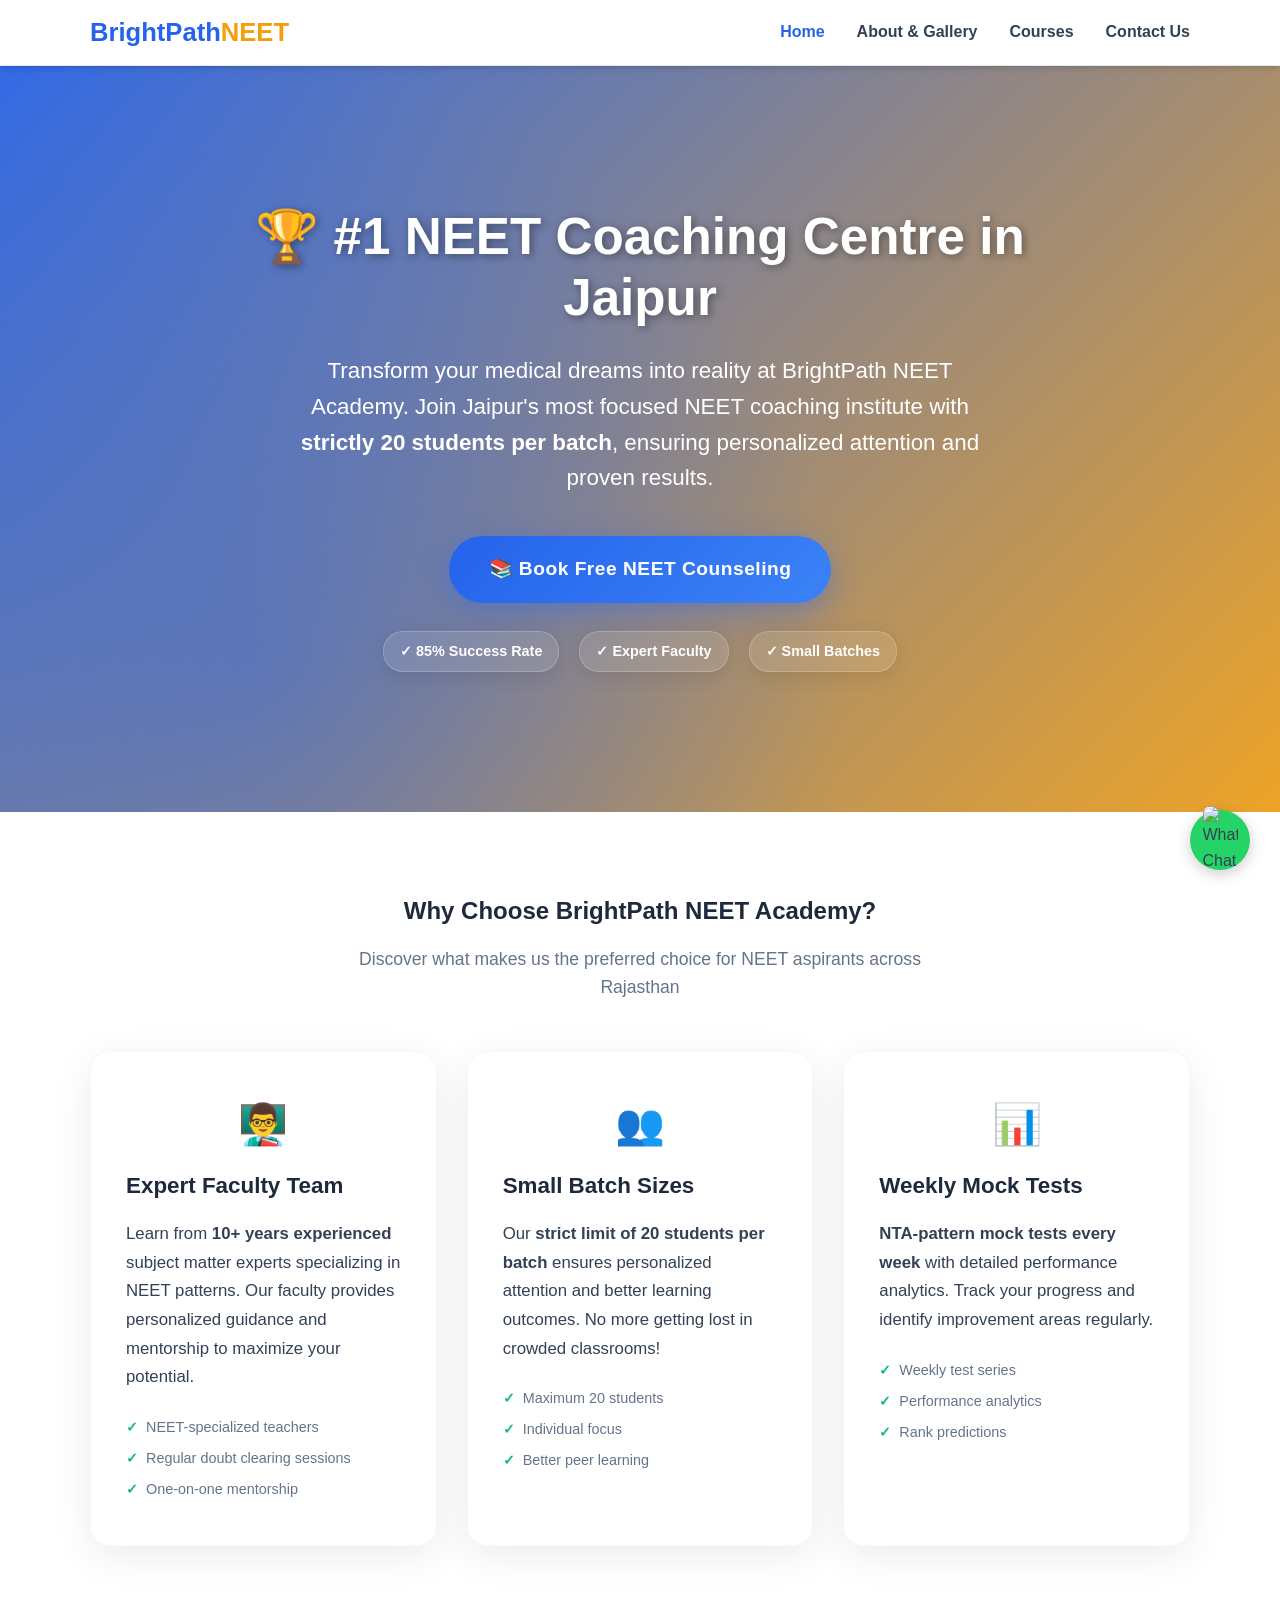
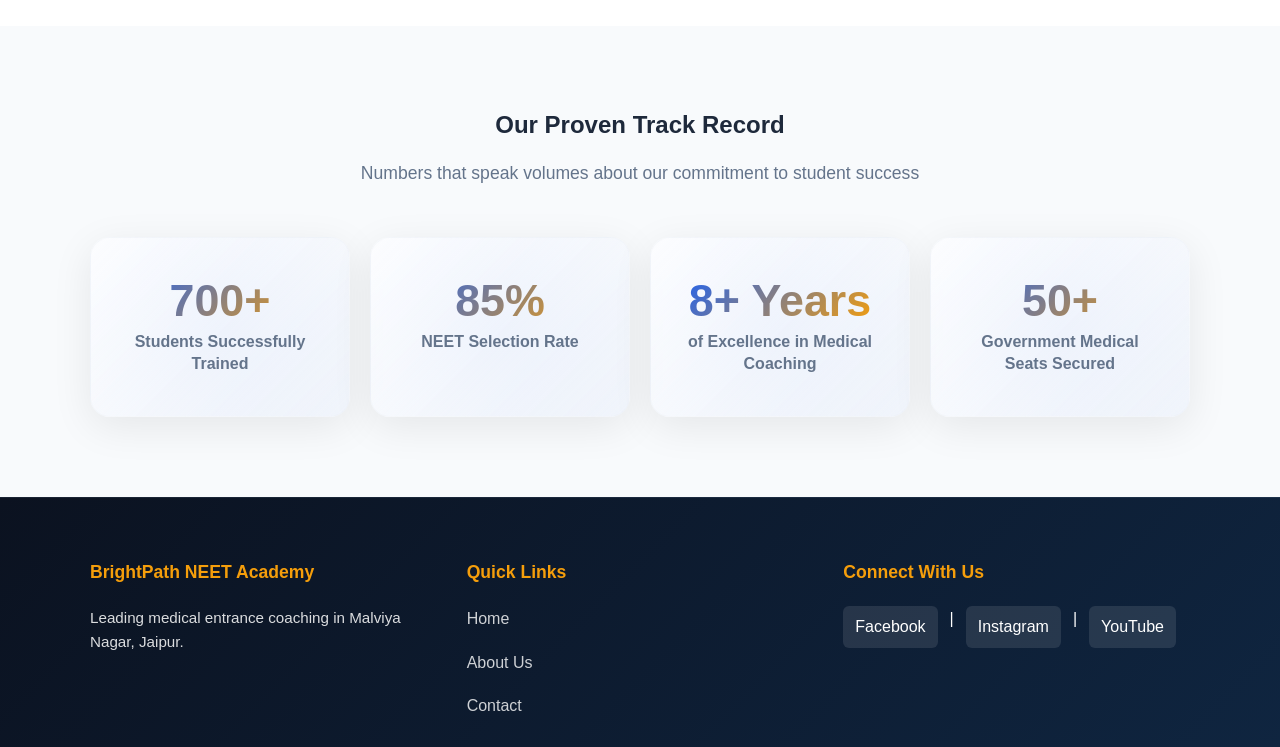
==== commit 6522fa49: "fixing 1" ====
--- a/index.html
+++ b/index.html
@@ -63,15 +63,15 @@
     <header class="hero">
         <div class="container">
             <div class="hero-content">
-                <h1> #1 NEET Coaching Centre in Jaipur</h1>
+                <h1>🏆 #1 NEET Coaching Centre in Jaipur</h1>
                 <p>Transform your medical dreams into reality at BrightPath NEET Academy. Join Jaipur's most focused NEET coaching institute with <strong>strictly 20 students per batch</strong>, ensuring personalized attention and proven results.</p>
                 <div class="cta-group">
-                    <a href="https://wa.me/918456193640?text=I%20want%20to%20book%20a%20free%20NEET%20counseling%20session" class="btn btn-primary"> Book Free NEET Counseling</a>
+                    <a href="https://wa.me/918456193640?text=I%20want%20to%20book%20a%20free%20NEET%20counseling%20session" class="btn btn-primary">📚 Book Free NEET Counseling</a>
                 </div>
                 <div class="trust-badges">
-                    <span> 85% Success Rate</span>
-                    <span> Expert Faculty</span>
-                    <span> Small Batches</span>
+                    <span>✓ 85% Success Rate</span>
+                    <span>✓ Expert Faculty</span>
+                    <span>✓ Small Batches</span>
                 </div>
             </div>
         </div>
@@ -85,7 +85,7 @@
             </div>
             <div class="grid-3">
                 <article class="usp-card">
-                    <div class="icon-wrapper"></div>
+                    <div class="icon-wrapper">👨‍🏫</div>
                     <h3>Expert Faculty Team</h3>
                     <p>Learn from <strong>10+ years experienced</strong> subject matter experts specializing in NEET patterns. Our faculty provides personalized guidance and mentorship to maximize your potential.</p>
                     <ul class="feature-list">
@@ -95,7 +95,7 @@
                     </ul>
                 </article>
                 <article class="usp-card">
-                    <div class="icon-wrapper"></div>
+                    <div class="icon-wrapper">👥</div>
                     <h3>Small Batch Sizes</h3>
                     <p>Our <strong>strict limit of 20 students per batch</strong> ensures personalized attention and better learning outcomes. No more getting lost in crowded classrooms!</p>
                     <ul class="feature-list">
@@ -105,7 +105,7 @@
                     </ul>
                 </article>
                 <article class="usp-card">
-                    <div class="icon-wrapper"></div>
+                    <div class="icon-wrapper">📊</div>
                     <h3>Weekly Mock Tests</h3>
                     <p><strong>NTA-pattern mock tests every week</strong> with detailed performance analytics. Track your progress and identify improvement areas regularly.</p>
                     <ul class="feature-list">
--- a/layout.css
+++ b/layout.css
@@ -70,14 +70,84 @@
 .hamburger.is-active .bar:nth-child(2) { opacity: 0; transform: scaleX(0); }
 .hamburger.is-active .bar:nth-child(3) { transform: translateY(-6px) rotate(-45deg); }
 
+/* Trust Badges */
+.trust-badges {
+    display: flex;
+    justify-content: center;
+    gap: 30px;
+    margin-top: 40px;
+    flex-wrap: wrap;
+    animation: fadeInUp 0.8s ease-out 0.6s both;
+}
+.trust-badges span {
+    background: rgba(255, 255, 255, 0.15);
+    color: var(--white);
+    padding: 12px 24px;
+    border-radius: 30px;
+    font-size: 1rem;
+    font-weight: 700;
+    backdrop-filter: blur(15px);
+    border: 1px solid rgba(255, 255, 255, 0.2);
+    box-shadow: 0 4px 20px rgba(0, 0, 0, 0.1);
+    transition: var(--transition);
+}
+.trust-badges span:hover {
+    background: rgba(255, 255, 255, 0.25);
+    transform: translateY(-2px);
+    box-shadow: 0 8px 25px rgba(0, 0, 0, 0.15);
+}
+
+/* Stats */
+.stat {
+    text-align: center;
+    background: linear-gradient(135deg, var(--white), rgba(37, 99, 235, 0.03));
+    padding: 50px 30px;
+    border-radius: 24px;
+    position: relative;
+    overflow: hidden;
+}
+.stat::before {
+    content: '';
+    position: absolute;
+    top: -50%;
+    left: -50%;
+    width: 200%;
+    height: 200%;
+    background: radial-gradient(circle, rgba(37, 99, 235, 0.05) 0%, transparent 70%);
+    pointer-events: none;
+}
+.stat span { 
+    display: block; 
+    font-size: 3.5rem; 
+    font-weight: 900; 
+    color: var(--primary);
+    margin-bottom: 12px;
+    background: linear-gradient(135deg, var(--primary), var(--accent));
+    -webkit-background-clip: text;
+    -webkit-text-fill-color: transparent;
+    background-clip: text;
+    position: relative;
+    z-index: 1;
+    line-height: 1;
+}
+.stat p {
+    color: var(--text-light);
+    font-weight: 600;
+    font-size: 1.1rem;
+    margin: 0;
+    position: relative;
+    z-index: 1;
+    line-height: 1.4;
+}
+
 /* Hero */
 .hero {
-    background: linear-gradient(135deg, rgba(37, 99, 235, 0.95), rgba(245, 158, 11, 0.85)), url('https://images.unsplash.com/photo-1523050335392-93851179ae22?auto=format&fit=crop&q=80&w=1400');
+    background: linear-gradient(135deg, rgba(37, 99, 235, 0.97), rgba(245, 158, 11, 0.92)), url('https://images.unsplash.com/photo-1523050335392-93851179ae22?auto=format&fit=crop&q=80&w=1400');
     background-size: cover;
     background-position: center;
     background-attachment: fixed;
     color: var(--white);
-    padding: 100px 0;
+    padding: 120px 0 100px;
     text-align: center;
     position: relative;
     overflow: hidden;
@@ -90,26 +160,47 @@
     left: 0;
     right: 0;
     bottom: 0;
-    background: radial-gradient(circle at 20% 80%, rgba(37, 99, 235, 0.3) 0%, transparent 50%);
+    background: radial-gradient(circle at 20% 80%, rgba(37, 99, 235, 0.4) 0%, transparent 50%);
     pointer-events: none;
 }
-.hero-content { position: relative; z-index: 1; }
+.hero-content { 
+    position: relative; 
+    z-index: 1; 
+    max-width: 800px;
+    margin: 0 auto;
+}
 .hero h1 { 
     color: var(--white); 
-    font-size: 2.2rem; 
-    font-weight: 800;
-    margin-bottom: 20px;
-    text-shadow: 2px 2px 4px rgba(0,0,0,0.3);
+    font-size: 3rem; 
+    font-weight: 900;
+    margin-bottom: 24px;
+    text-shadow: 2px 2px 8px rgba(0,0,0,0.4);
     animation: fadeInUp 0.8s ease-out;
+    line-height: 1.2;
 }
 .hero p {
-    font-size: 1.2rem;
-    margin-bottom: 30px;
+    font-size: 1.4rem;
+    margin-bottom: 40px;
     opacity: 0.95;
-    max-width: 600px;
+    max-width: 700px;
     margin-left: auto;
     margin-right: auto;
+    line-height: 1.6;
     animation: fadeInUp 0.8s ease-out 0.2s both;
+    font-weight: 400;
+}
+.hero .btn {
+    font-size: 1.2rem;
+    padding: 18px 40px;
+    border-radius: 50px;
+    font-weight: 700;
+    letter-spacing: 0.5px;
+    box-shadow: 0 8px 30px rgba(37, 99, 235, 0.4);
+    animation: fadeInUp 0.8s ease-out 0.4s both;
+}
+.hero .btn:hover {
+    transform: translateY(-3px);
+    box-shadow: 0 12px 40px rgba(37, 99, 235, 0.5);
 }
 
 @keyframes fadeInUp { from { opacity: 0; transform: translateY(30px); } to { opacity: 1; transform: translateY(0); } }
--- a/components.css
+++ b/components.css
@@ -59,11 +59,11 @@
 
 /* Cards */
 .usp-card, .stat, .contact-card, .form-card {
-    padding: 35px;
+    padding: 40px 35px;
     background: var(--white);
-    border-radius: 16px;
-    box-shadow: var(--shadow-lg);
-    border: 1px solid rgba(226, 232, 240, 0.5);
+    border-radius: 20px;
+    box-shadow: 0 10px 40px rgba(0, 0, 0, 0.08);
+    border: 1px solid rgba(226, 232, 240, 0.3);
     transition: var(--transition);
     position: relative;
     overflow: hidden;
@@ -74,15 +74,28 @@
     top: 0;
     left: 0;
     right: 0;
-    height: 4px;
+    height: 5px;
     background: linear-gradient(90deg, var(--primary), var(--accent));
     opacity: 0;
     transition: opacity 0.3s ease;
 }
 .usp-card:hover::before { opacity: 1; }
 .usp-card:hover {
-    transform: translateY(-8px);
-    box-shadow: var(--shadow-xl);
+    transform: translateY(-12px);
+    box-shadow: 0 20px 60px rgba(0, 0, 0, 0.12);
+}
+.usp-card h3 {
+    font-size: 1.4rem;
+    font-weight: 700;
+    color: var(--dark);
+    margin-bottom: 20px;
+    line-height: 1.3;
+}
+.usp-card p {
+    font-size: 1.05rem;
+    line-height: 1.7;
+    color: var(--text);
+    margin-bottom: 20px;
 }
 .stat { 
     text-align: center;
@@ -111,10 +124,27 @@
 .gallery-img:hover { transform: scale(1.05); }
 
 /* Form */
-.form-group { margin-bottom: 15px; }
-.form-group label { display: block; margin-bottom: 5px; font-weight: 600; }
+.form-group { margin-bottom: 20px; }
+.form-group label { 
+    display: block; 
+    margin-bottom: 8px; 
+    font-weight: 600; 
+    color: var(--dark);
+    font-size: 0.95rem;
+}
 .form-group input, .form-group select {
-    width: 100%; padding: 10px; border: 1px solid #ddd; border-radius: 5px;
+    width: 100%; 
+    padding: 14px 16px; 
+    border: 2px solid var(--border);
+    border-radius: 12px;
+    font-size: 1rem;
+    transition: var(--transition);
+    background: var(--white);
+}
+.form-group input:focus, .form-group select:focus {
+    outline: none;
+    border-color: var(--primary);
+    box-shadow: 0 0 0 4px rgba(37, 99, 235, 0.1);
 }
 
 /* Sticky WhatsApp */
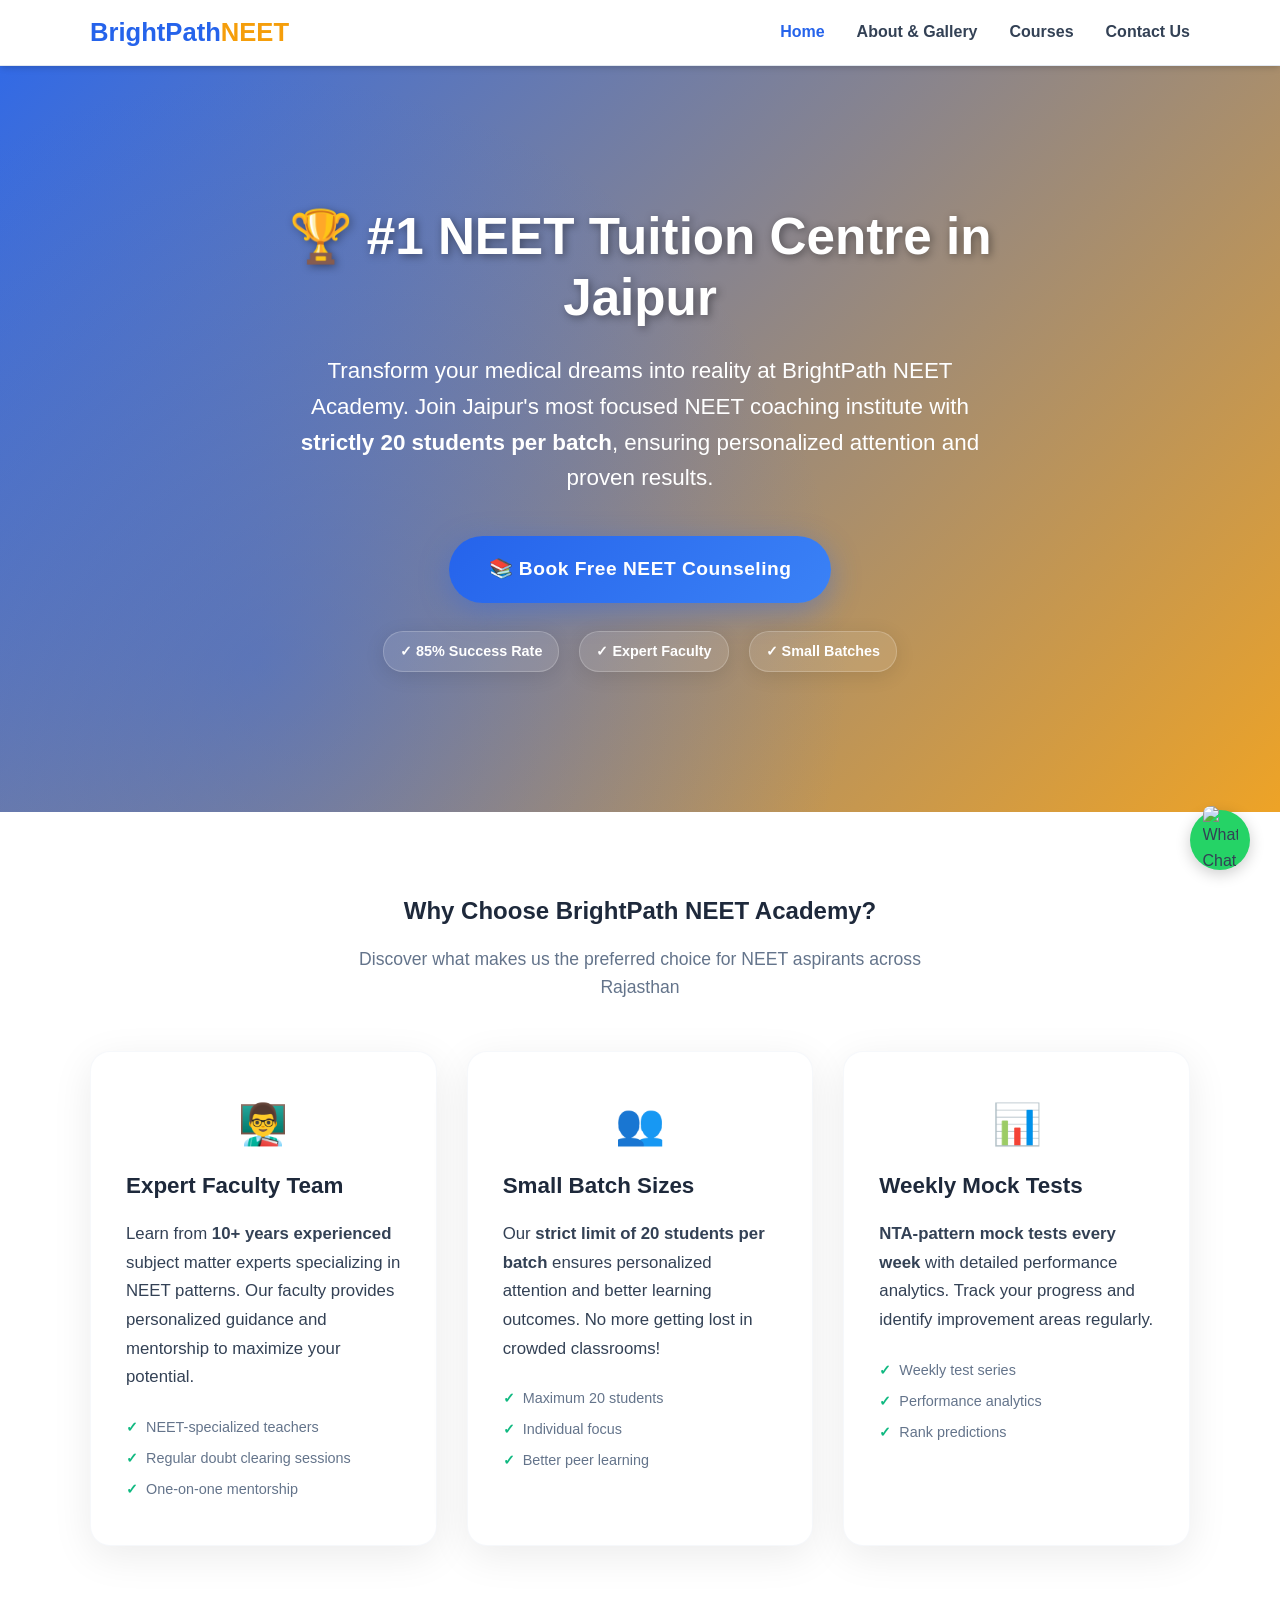
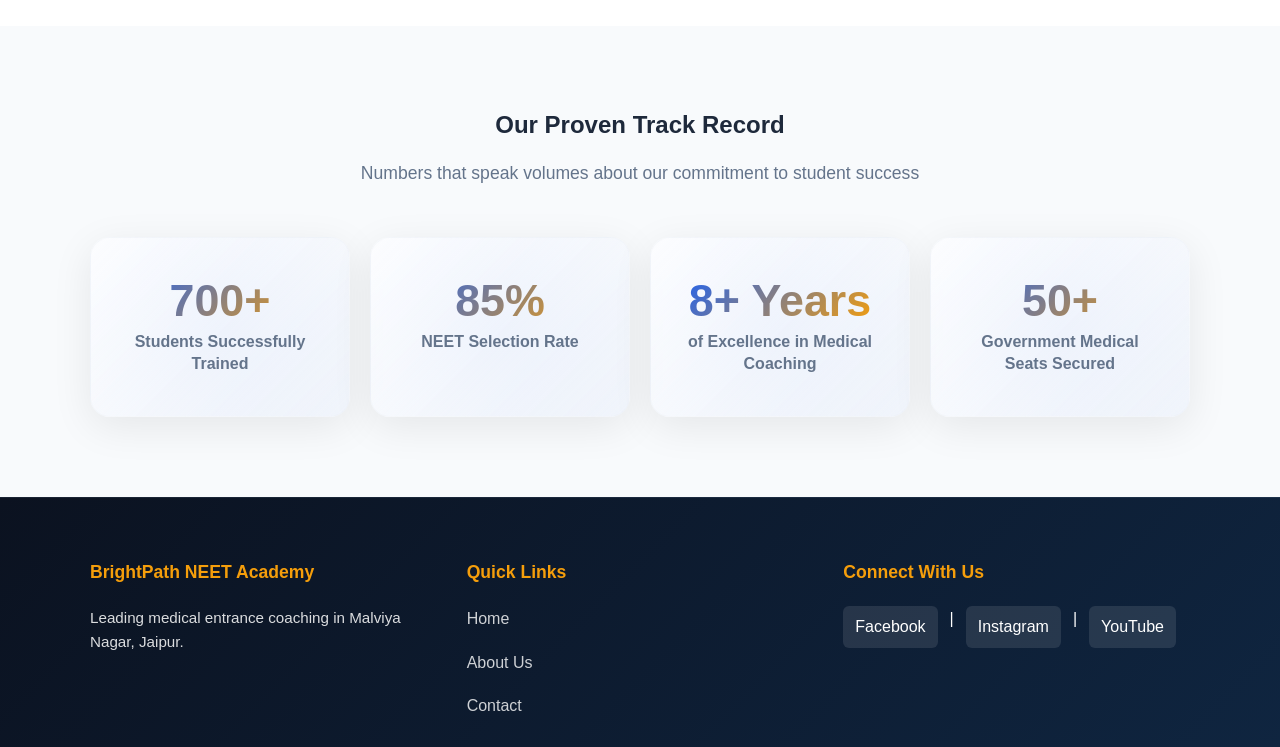
==== commit 2adc0def: "updated coaching to tuition in header" ====
--- a/index.html
+++ b/index.html
@@ -63,7 +63,7 @@
     <header class="hero">
         <div class="container">
             <div class="hero-content">
-                <h1>🏆 #1 NEET Coaching Centre in Jaipur</h1>
+                <h1>🏆 #1 NEET Tuition Centre in Jaipur</h1>
                 <p>Transform your medical dreams into reality at BrightPath NEET Academy. Join Jaipur's most focused NEET coaching institute with <strong>strictly 20 students per batch</strong>, ensuring personalized attention and proven results.</p>
                 <div class="cta-group">
                     <a href="https://wa.me/918456193640?text=I%20want%20to%20book%20a%20free%20NEET%20counseling%20session" class="btn btn-primary">📚 Book Free NEET Counseling</a>
